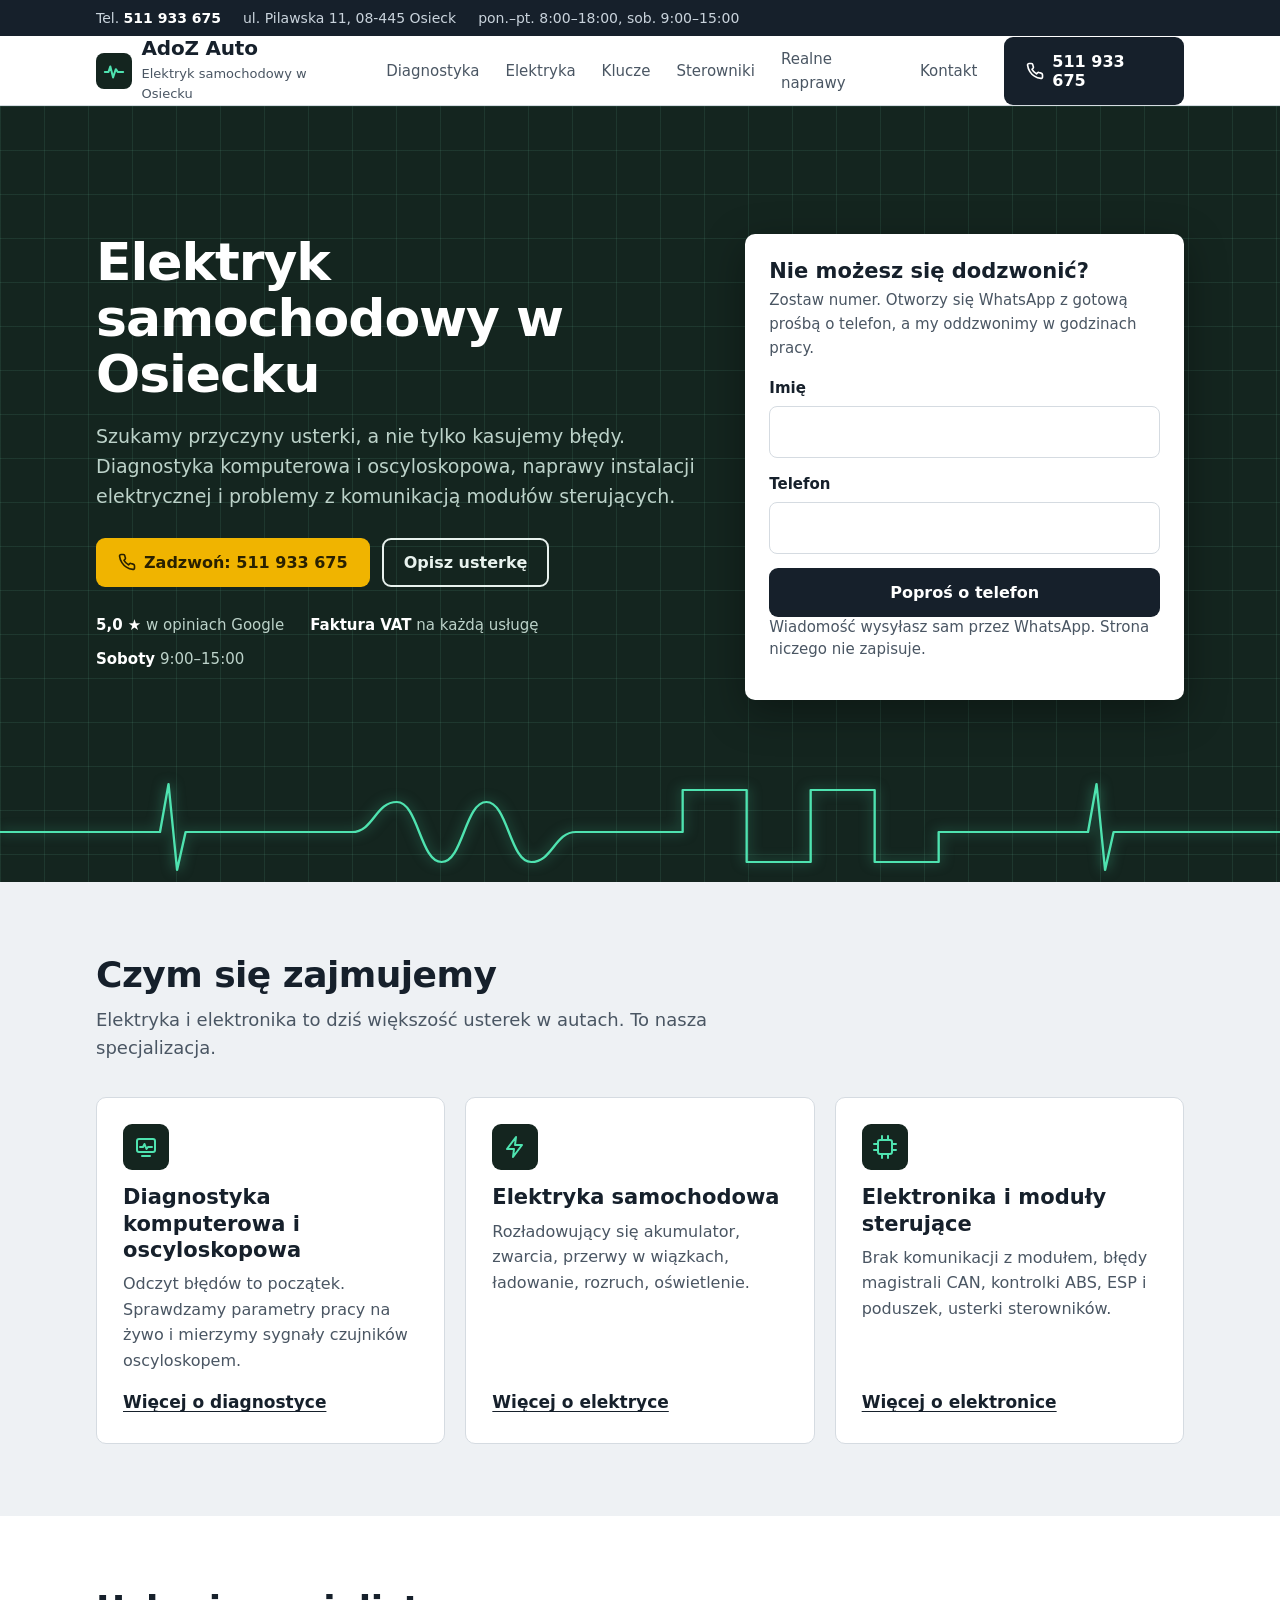
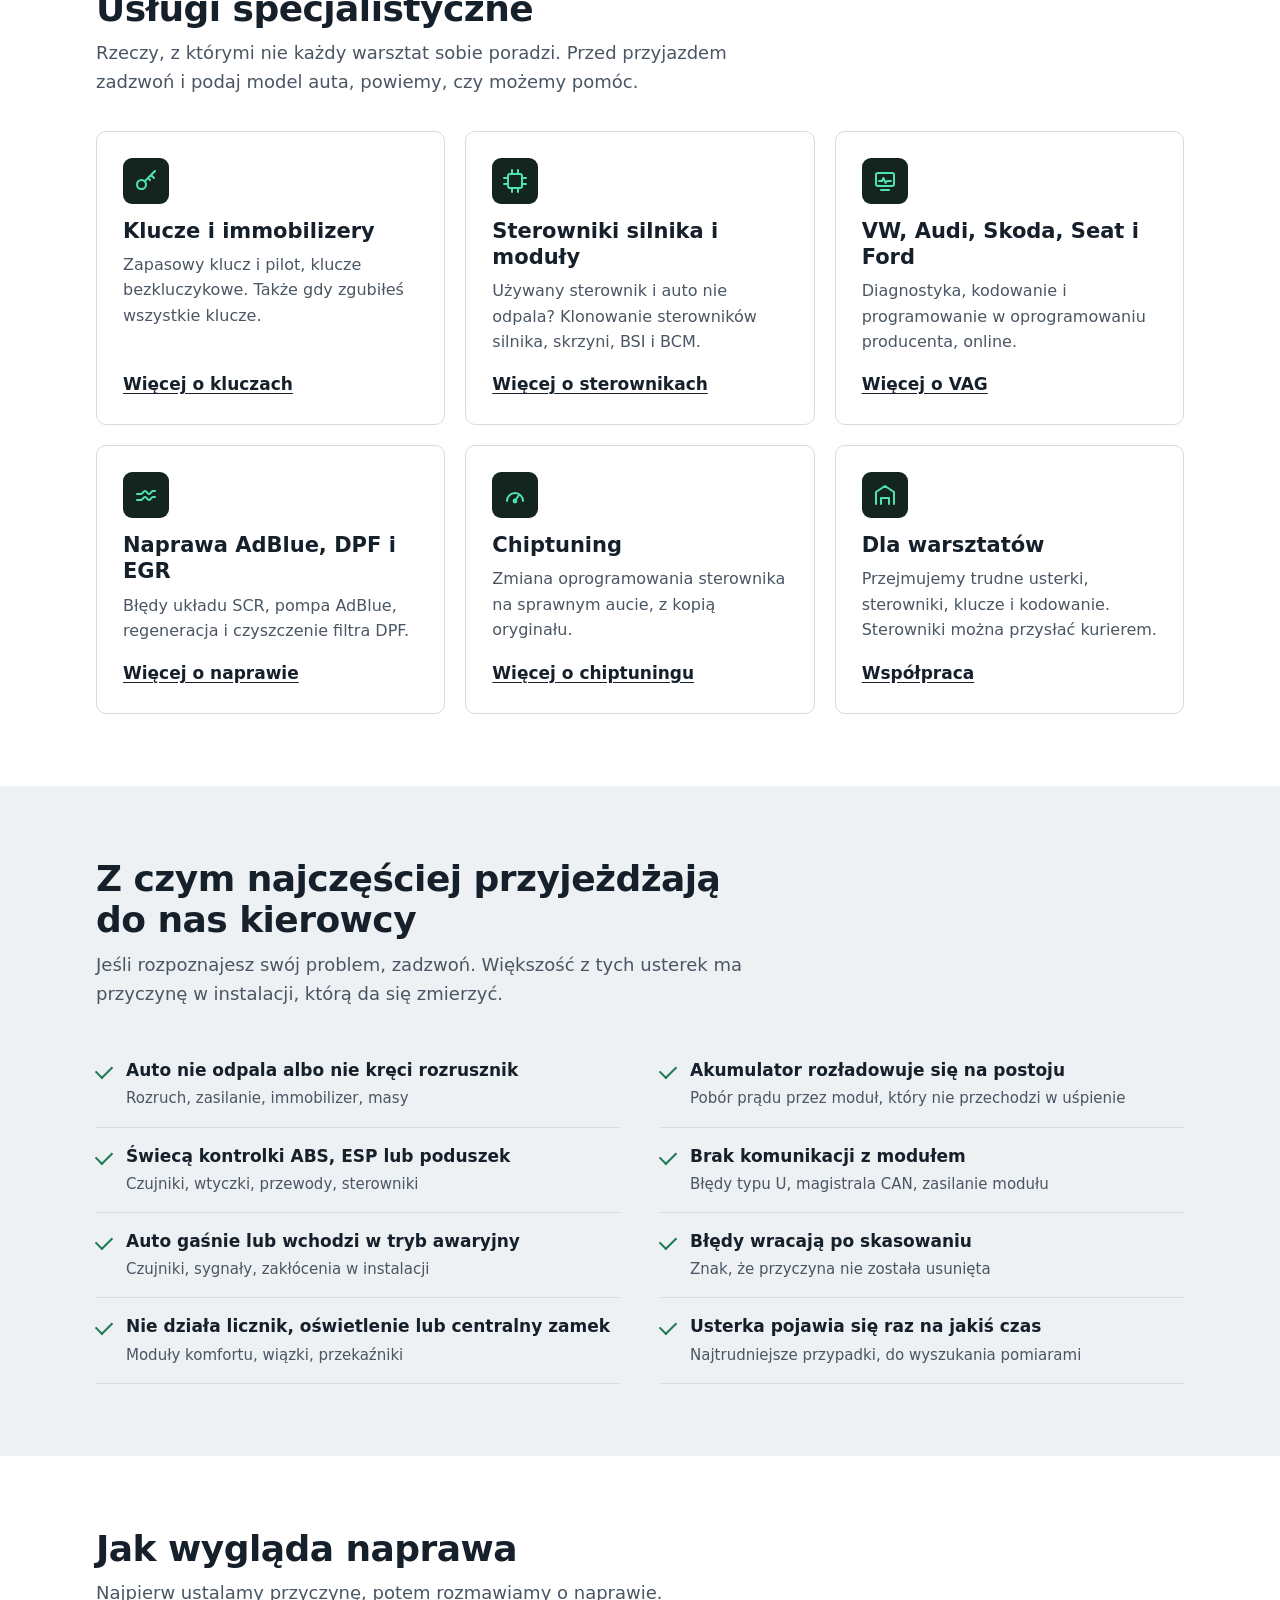
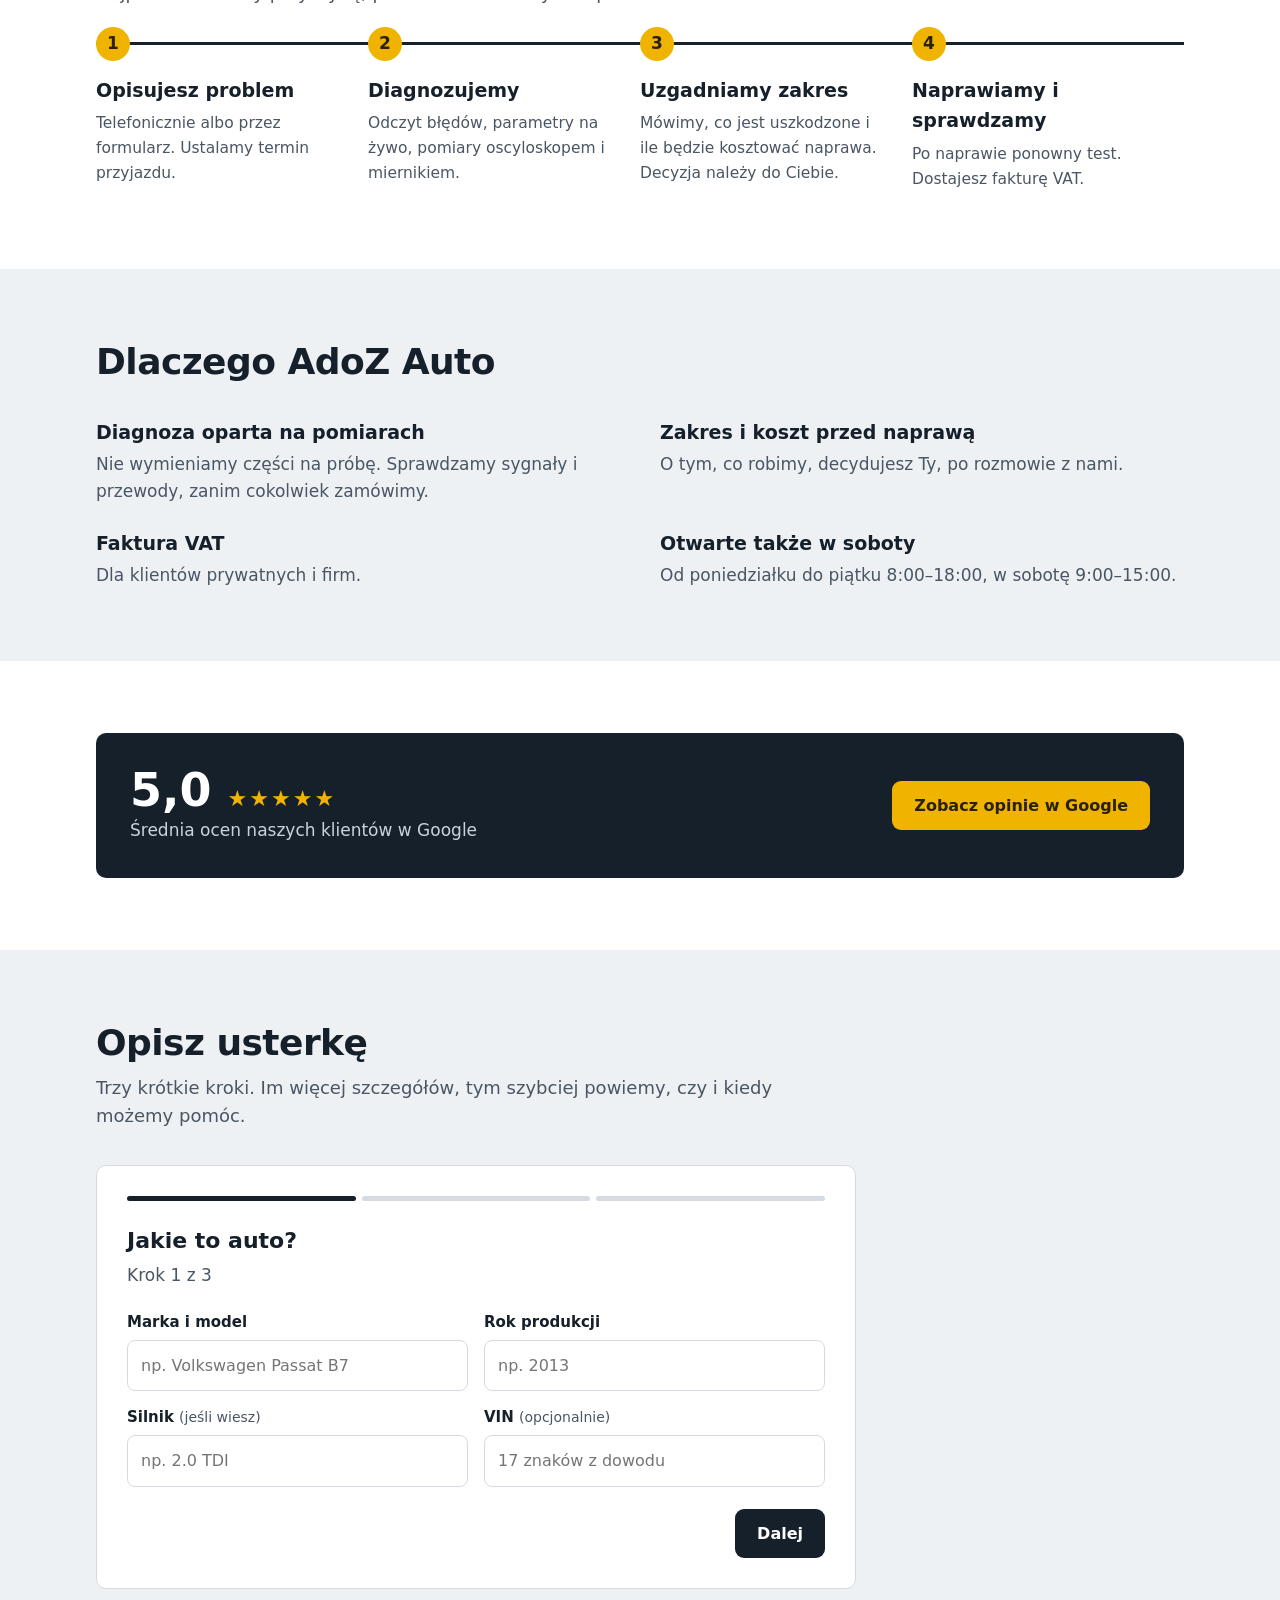
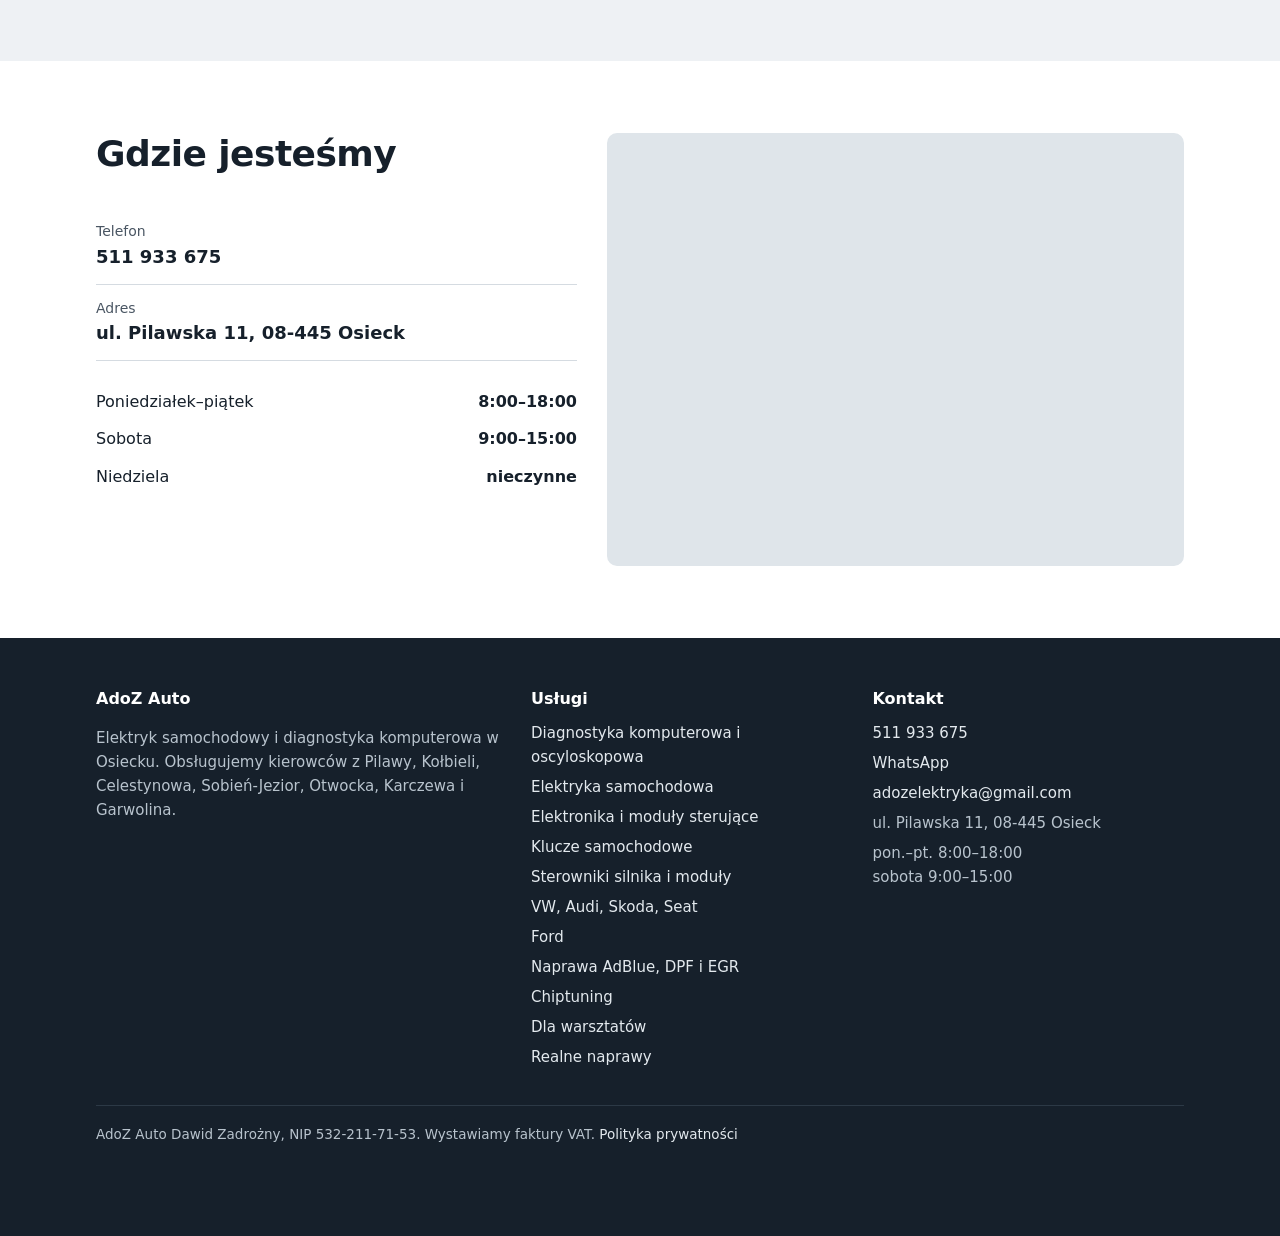
==== index.html @ 6e543621 "Mapa: pinezka z wizytówki Google zamiast adresu Co-Authored-By: Claude Opus 5.5 <noreply@anthropic.c" ====
<!doctype html>
<html lang="pl" class="no-js">
<head>
<meta charset="utf-8">
<meta name="viewport" content="width=device-width,initial-scale=1">
<title>Elektryk samochodowy Osieck — diagnostyka komputerowa | AdoZ Auto</title>
<meta name="description" content="Elektryk samochodowy w Osiecku. Diagnostyka komputerowa i oscyloskopowa, usterki instalacji elektrycznej, brak komunikacji modułów. Pilawa, Kołbiel, Otwock, Garwolin.">
<link rel="canonical" href="https://adozelektryka.pl/">
<meta property="og:type" content="website">
<meta property="og:locale" content="pl_PL">
<meta property="og:site_name" content="AdoZ Auto">
<meta property="og:title" content="Elektryk samochodowy Osieck — diagnostyka komputerowa | AdoZ Auto">
<meta property="og:description" content="Elektryk samochodowy w Osiecku. Diagnostyka komputerowa i oscyloskopowa, usterki instalacji elektrycznej, brak komunikacji modułów. Pilawa, Kołbiel, Otwock, Garwolin.">
<meta property="og:url" content="https://adozelektryka.pl/">
<meta name="theme-color" content="#14251f">
<link rel="icon" href="favicon.svg" type="image/svg+xml">
<link rel="stylesheet" href="style.css">
<script type="application/ld+json">{"@context": "https://schema.org", "@type": "AutoRepair", "name": "AdoZ Auto — Elektryk Samochodowy Osieck", "url": "https://adozelektryka.pl/", "telephone": "+48511933675", "email": "adozelektryka@gmail.com", "address": {"@type": "PostalAddress", "streetAddress": "Pilawska 11", "postalCode": "08-445", "addressLocality": "Osieck", "addressRegion": "mazowieckie", "addressCountry": "PL"}, "openingHoursSpecification": [{"@type": "OpeningHoursSpecification", "dayOfWeek": ["Monday", "Tuesday", "Wednesday", "Thursday", "Friday"], "opens": "08:00", "closes": "18:00"}, {"@type": "OpeningHoursSpecification", "dayOfWeek": "Saturday", "opens": "09:00", "closes": "15:00"}], "areaServed": ["Osieck", "Pilawa", "Kołbiel", "Celestynów", "Sobienie-Jeziory", "Otwock", "Karczew", "Garwolin", "Góra Kalwaria"], "priceRange": "$$", "vatID": "PL5322117153"}</script>
</head>
<body>
<a class="skip" href="#tresc">Przejdź do treści</a>
<div class="topbar"><div class="wrap">
<span>Tel. <a href="tel:+48511933675">511 933 675</a></span>
<span>ul. Pilawska 11, 08-445 Osieck</span>
<span>pon.–pt. 8:00–18:00, sob. 9:00–15:00</span>
</div></div>
<header class="site-header"><div class="wrap">
<a class="brand" href="./"><span class="brand-mark"><svg width="22" height="22" viewBox="0 0 24 24" fill="none" stroke="#4fe3b0" stroke-width="2.2" stroke-linecap="round" stroke-linejoin="round" aria-hidden="true"><path d="M2 13h4l2-6 3 12 3-9 2 3h6"/></svg></span><span><span class="brand-name">AdoZ Auto</span><span class="brand-sub">Elektryk samochodowy w Osiecku</span></span></a>
<button class="nav-toggle" aria-expanded="false" aria-controls="nav">Menu</button>
<nav class="nav" id="nav" aria-label="Główne menu"><a href="diagnostyka-komputerowa.html">Diagnostyka</a><a href="elektryka-samochodowa.html">Elektryka</a><a href="klucze-samochodowe.html">Klucze</a><a href="sterowniki-i-moduly.html">Sterowniki</a><a href="realne-naprawy.html">Realne naprawy</a><a href="kontakt.html">Kontakt</a></nav>
<a class="btn btn-dark header-call" href="tel:+48511933675"><svg width="18" height="18" viewBox="0 0 24 24" fill="none" stroke="currentColor" stroke-width="2.2" stroke-linecap="round" stroke-linejoin="round" aria-hidden="true"><path d="M22 16.9v3a2 2 0 0 1-2.2 2 19.8 19.8 0 0 1-8.6-3.1 19.5 19.5 0 0 1-6-6A19.8 19.8 0 0 1 2.1 4.2 2 2 0 0 1 4.1 2h3a2 2 0 0 1 2 1.7c.1.9.4 1.8.7 2.7a2 2 0 0 1-.5 2.1L8 9.8a16 16 0 0 0 6 6l1.3-1.3a2 2 0 0 1 2.1-.4c.9.3 1.8.6 2.7.7a2 2 0 0 1 1.7 2z"/></svg>511 933 675</a>
</div></header>
<main id="tresc">

<section class="hero"><div class="wrap">
<div>
<h1>Elektryk samochodowy w Osiecku</h1>
<p class="lead">Szukamy przyczyny usterki, a nie tylko kasujemy błędy. Diagnostyka komputerowa i oscyloskopowa, naprawy instalacji elektrycznej i problemy z komunikacją modułów sterujących.</p>
<div class="hero-actions">
<a class="btn btn-wire" href="tel:+48511933675"><svg width="18" height="18" viewBox="0 0 24 24" fill="none" stroke="currentColor" stroke-width="2.2" stroke-linecap="round" stroke-linejoin="round" aria-hidden="true"><path d="M22 16.9v3a2 2 0 0 1-2.2 2 19.8 19.8 0 0 1-8.6-3.1 19.5 19.5 0 0 1-6-6A19.8 19.8 0 0 1 2.1 4.2 2 2 0 0 1 4.1 2h3a2 2 0 0 1 2 1.7c.1.9.4 1.8.7 2.7a2 2 0 0 1-.5 2.1L8 9.8a16 16 0 0 0 6 6l1.3-1.3a2 2 0 0 1 2.1-.4c.9.3 1.8.6 2.7.7a2 2 0 0 1 1.7 2z"/></svg>Zadzwoń: 511 933 675</a>
<a class="btn btn-line" href="#zgloszenie">Opisz usterkę</a>
</div>
<ul class="hero-facts">
<li><strong>5,0 ★</strong> w opiniach Google</li>
<li><strong>Faktura VAT</strong> na każdą usługę</li>
<li><strong>Soboty</strong> 9:00–15:00</li>
</ul>
</div>
<form class="callback" id="cb-form" data-wa="48511933675" novalidate>
<h2>Nie możesz się dodzwonić?</h2>
<p>Zostaw numer. Otworzy się WhatsApp z gotową prośbą o telefon, a my oddzwonimy w godzinach pracy.</p>
<div class="field"><label for="cb-imie">Imię</label><input id="cb-imie" type="text" name="imie" autocomplete="given-name"></div>
<div class="field"><label for="cb-tel">Telefon</label><input id="cb-tel" type="tel" name="telefon" autocomplete="tel" inputmode="tel"></div>
<p class="form-error" role="alert"></p>
<button class="btn btn-dark" type="submit" style="width:100%">Poproś o telefon</button>
<p class="form-note">Wiadomość wysyłasz sam przez WhatsApp. Strona niczego nie zapisuje.</p>
</form>
</div><svg class="trace" viewBox="0 0 1200 120" preserveAspectRatio="none" aria-hidden="true"><path d="M0 70 H140 L150 70 L158 22 L166 108 L174 70 H330 C350 70 352 40 372 40 S394 100 414 100 S436 40 456 40 S478 100 498 100 S520 70 540 70 H640 V28 H700 V100 H760 V28 H820 V100 H880 V70 H1010 L1020 70 L1028 22 L1036 108 L1044 70 H1200"/></svg></section>

<section><div class="wrap">
<div class="section-head"><h2>Czym się zajmujemy</h2><p>Elektryka i elektronika to dziś większość usterek w autach. To nasza specjalizacja.</p></div>
<div class="services">
<a class="service" href="diagnostyka-komputerowa.html"><span class="ico"><svg width="24" height="24" viewBox="0 0 24 24" fill="none" stroke="#4fe3b0" stroke-width="2" stroke-linecap="round" stroke-linejoin="round" aria-hidden="true"><rect x="3" y="4" width="18" height="13" rx="2"/><path d="M6 12h3l1.5-3 2 5 1.5-2H18M8 21h8"/></svg></span><h3>Diagnostyka komputerowa i oscyloskopowa</h3><p>Odczyt błędów to początek. Sprawdzamy parametry pracy na żywo i mierzymy sygnały czujników oscyloskopem.</p><span class="more">Więcej o diagnostyce</span></a>
<a class="service" href="elektryka-samochodowa.html"><span class="ico"><svg width="24" height="24" viewBox="0 0 24 24" fill="none" stroke="#4fe3b0" stroke-width="2" stroke-linecap="round" stroke-linejoin="round" aria-hidden="true"><path d="M13 2 4 14h7l-1 8 9-12h-7z"/></svg></span><h3>Elektryka samochodowa</h3><p>Rozładowujący się akumulator, zwarcia, przerwy w wiązkach, ładowanie, rozruch, oświetlenie.</p><span class="more">Więcej o elektryce</span></a>
<a class="service" href="elektronika-moduly.html"><span class="ico"><svg width="24" height="24" viewBox="0 0 24 24" fill="none" stroke="#4fe3b0" stroke-width="2" stroke-linecap="round" stroke-linejoin="round" aria-hidden="true"><rect x="5" y="5" width="14" height="14" rx="2"/><path d="M9 1v4M15 1v4M9 19v4M15 19v4M1 9h4M1 15h4M19 9h4M19 15h4"/></svg></span><h3>Elektronika i moduły sterujące</h3><p>Brak komunikacji z modułem, błędy magistrali CAN, kontrolki ABS, ESP i poduszek, usterki sterowników.</p><span class="more">Więcej o elektronice</span></a>
</div>
</div></section>


<section class="alt"><div class="wrap">
<div class="section-head"><h2>Usługi specjalistyczne</h2><p>Rzeczy, z którymi nie każdy warsztat sobie poradzi. Przed przyjazdem zadzwoń i podaj model auta, powiemy, czy możemy pomóc.</p></div>
<div class="services">
<a class="service" href="klucze-samochodowe.html"><span class="ico"><svg width="24" height="24" viewBox="0 0 24 24" fill="none" stroke="#4fe3b0" stroke-width="2" stroke-linecap="round" stroke-linejoin="round" aria-hidden="true"><circle cx="7.5" cy="15.5" r="4.5"/><path d="M10.7 12.3 21 2M17 6l3 3M14 9l2 2"/></svg></span><h3>Klucze i immobilizery</h3><p>Zapasowy klucz i pilot, klucze bezkluczykowe. Także gdy zgubiłeś wszystkie klucze.</p><span class="more">Więcej o kluczach</span></a>
<a class="service" href="sterowniki-i-moduly.html"><span class="ico"><svg width="24" height="24" viewBox="0 0 24 24" fill="none" stroke="#4fe3b0" stroke-width="2" stroke-linecap="round" stroke-linejoin="round" aria-hidden="true"><rect x="5" y="5" width="14" height="14" rx="2"/><path d="M9 1v4M15 1v4M9 19v4M15 19v4M1 9h4M1 15h4M19 9h4M19 15h4"/></svg></span><h3>Sterowniki silnika i moduły</h3><p>Używany sterownik i auto nie odpala? Klonowanie sterowników silnika, skrzyni, BSI i BCM.</p><span class="more">Więcej o sterownikach</span></a>
<a class="service" href="vag-diagnostyka-i-kodowanie.html"><span class="ico"><svg width="24" height="24" viewBox="0 0 24 24" fill="none" stroke="#4fe3b0" stroke-width="2" stroke-linecap="round" stroke-linejoin="round" aria-hidden="true"><rect x="3" y="4" width="18" height="13" rx="2"/><path d="M6 12h3l1.5-3 2 5 1.5-2H18M8 21h8"/></svg></span><h3>VW, Audi, Skoda, Seat i Ford</h3><p>Diagnostyka, kodowanie i programowanie w oprogramowaniu producenta, online.</p><span class="more">Więcej o VAG</span></a>
<a class="service" href="naprawa-adblue-dpf-egr.html"><span class="ico"><svg width="24" height="24" viewBox="0 0 24 24" fill="none" stroke="#4fe3b0" stroke-width="2" stroke-linecap="round" stroke-linejoin="round" aria-hidden="true"><path d="M3 17h4c2 0 2-3 4-3s2 3 4 3 2-3 4-3h2M3 11h4c2 0 2-3 4-3s2 3 4 3 2-3 4-3h2"/></svg></span><h3>Naprawa AdBlue, DPF i EGR</h3><p>Błędy układu SCR, pompa AdBlue, regeneracja i czyszczenie filtra DPF.</p><span class="more">Więcej o naprawie</span></a>
<a class="service" href="chiptuning.html"><span class="ico"><svg width="24" height="24" viewBox="0 0 24 24" fill="none" stroke="#4fe3b0" stroke-width="2" stroke-linecap="round" stroke-linejoin="round" aria-hidden="true"><path d="M4 18a8 8 0 1 1 16 0"/><path d="M12 18l4-6"/><circle cx="12" cy="18" r="1.4"/></svg></span><h3>Chiptuning</h3><p>Zmiana oprogramowania sterownika na sprawnym aucie, z kopią oryginału.</p><span class="more">Więcej o chiptuningu</span></a>
<a class="service" href="dla-warsztatow.html"><span class="ico"><svg width="24" height="24" viewBox="0 0 24 24" fill="none" stroke="#4fe3b0" stroke-width="2" stroke-linecap="round" stroke-linejoin="round" aria-hidden="true"><path d="M3 21V9l9-6 9 6v12M8 21v-6h8v6"/></svg></span><h3>Dla warsztatów</h3><p>Przejmujemy trudne usterki, sterowniki, klucze i kodowanie. Sterowniki można przysłać kurierem.</p><span class="more">Współpraca</span></a>
</div>
</div></section>
<section><div class="wrap">
<div class="section-head"><h2>Z czym najczęściej przyjeżdżają do nas kierowcy</h2><p>Jeśli rozpoznajesz swój problem, zadzwoń. Większość z tych usterek ma przyczynę w instalacji, którą da się zmierzyć.</p></div>
<ul class="symptoms">
<li><strong>Auto nie odpala albo nie kręci rozrusznik</strong><span>Rozruch, zasilanie, immobilizer, masy</span></li>
<li><strong>Akumulator rozładowuje się na postoju</strong><span>Pobór prądu przez moduł, który nie przechodzi w uśpienie</span></li>
<li><strong>Świecą kontrolki ABS, ESP lub poduszek</strong><span>Czujniki, wtyczki, przewody, sterowniki</span></li>
<li><strong>Brak komunikacji z modułem</strong><span>Błędy typu U, magistrala CAN, zasilanie modułu</span></li>
<li><strong>Auto gaśnie lub wchodzi w tryb awaryjny</strong><span>Czujniki, sygnały, zakłócenia w instalacji</span></li>
<li><strong>Błędy wracają po skasowaniu</strong><span>Znak, że przyczyna nie została usunięta</span></li>
<li><strong>Nie działa licznik, oświetlenie lub centralny zamek</strong><span>Moduły komfortu, wiązki, przekaźniki</span></li>
<li><strong>Usterka pojawia się raz na jakiś czas</strong><span>Najtrudniejsze przypadki, do wyszukania pomiarami</span></li>
</ul>
</div></section>

<section class="alt"><div class="wrap">
<div class="section-head"><h2>Jak wygląda naprawa</h2><p>Najpierw ustalamy przyczynę, potem rozmawiamy o naprawie.</p></div>
<ol class="steps">
<li><h3>Opisujesz problem</h3><p>Telefonicznie albo przez formularz. Ustalamy termin przyjazdu.</p></li>
<li><h3>Diagnozujemy</h3><p>Odczyt błędów, parametry na żywo, pomiary oscyloskopem i miernikiem.</p></li>
<li><h3>Uzgadniamy zakres</h3><p>Mówimy, co jest uszkodzone i ile będzie kosztować naprawa. Decyzja należy do Ciebie.</p></li>
<li><h3>Naprawiamy i sprawdzamy</h3><p>Po naprawie ponowny test. Dostajesz fakturę VAT.</p></li>
</ol>
</div></section>

<section><div class="wrap">
<div class="section-head"><h2>Dlaczego AdoZ Auto</h2></div>
<div class="reasons">
<div><h3>Diagnoza oparta na pomiarach</h3><p>Nie wymieniamy części na próbę. Sprawdzamy sygnały i przewody, zanim cokolwiek zamówimy.</p></div>
<div><h3>Zakres i koszt przed naprawą</h3><p>O tym, co robimy, decydujesz Ty, po rozmowie z nami.</p></div>
<div><h3>Faktura VAT</h3><p>Dla klientów prywatnych i firm.</p></div>
<div><h3>Otwarte także w soboty</h3><p>Od poniedziałku do piątku 8:00–18:00, w sobotę 9:00–15:00.</p></div>
</div>
</div></section>

<section class="alt"><div class="wrap">
<div class="reviews">
<div><div class="score">5,0 <span class="stars" aria-label="5 na 5 gwiazdek">★★★★★</span></div><p>Średnia ocen naszych klientów w Google</p></div>
<div class="btns"><a class="btn btn-wire" href="https://www.google.com/search?q=AdoZ+Auto+Elektryk+Samochodowy+Osieck" rel="noopener" target="_blank">Zobacz opinie w Google</a></div>
</div>
</div></section>

<section id="zgloszenie"><div class="wrap">
<div class="section-head"><h2>Opisz usterkę</h2><p>Trzy krótkie kroki. Im więcej szczegółów, tym szybciej powiemy, czy i kiedy możemy pomóc.</p></div>
<form class="ticket" id="ticket-form" data-wa="48511933675" novalidate>
<div class="progress" aria-hidden="true"><span></span><span></span><span></span></div>

<fieldset class="fs">
<legend class="step-title">Jakie to auto?</legend>
<p class="step-sub">Krok 1 z 3</p>
<div class="grid2">
<div class="field"><label for="t-marka">Marka i model</label><input id="t-marka" type="text" name="marka" placeholder="np. Volkswagen Passat B7"></div>
<div class="field"><label for="t-rok">Rok produkcji</label><input id="t-rok" type="text" name="rok" inputmode="numeric" placeholder="np. 2013"></div>
<div class="field"><label for="t-silnik">Silnik <span class="hint">(jeśli wiesz)</span></label><input id="t-silnik" type="text" name="silnik" placeholder="np. 2.0 TDI"></div>
<div class="field"><label for="t-vin">VIN <span class="hint">(opcjonalnie)</span></label><input id="t-vin" type="text" name="vin" maxlength="17" placeholder="17 znaków z dowodu"></div>
</div>
</fieldset>

<fieldset class="fs" hidden>
<legend class="step-title">Co się dzieje z autem?</legend>
<p class="step-sub">Krok 2 z 3. Zaznacz wszystko, co pasuje.</p>
<div class="chips"><label class="chip"><input type="checkbox" name="objawy[]" value="Nie odpala"><span>Nie odpala</span></label><label class="chip"><input type="checkbox" name="objawy[]" value="Nie kręci rozrusznik"><span>Nie kręci rozrusznik</span></label><label class="chip"><input type="checkbox" name="objawy[]" value="Rozładowuje akumulator"><span>Rozładowuje akumulator</span></label><label class="chip"><input type="checkbox" name="objawy[]" value="Świeci kontrolka"><span>Świeci kontrolka</span></label><label class="chip"><input type="checkbox" name="objawy[]" value="Brak komunikacji z modułem"><span>Brak komunikacji z modułem</span></label><label class="chip"><input type="checkbox" name="objawy[]" value="Gaśnie w trakcie jazdy"><span>Gaśnie w trakcie jazdy</span></label><label class="chip"><input type="checkbox" name="objawy[]" value="Tryb awaryjny"><span>Tryb awaryjny</span></label><label class="chip"><input type="checkbox" name="objawy[]" value="Nie działa oświetlenie"><span>Nie działa oświetlenie</span></label><label class="chip"><input type="checkbox" name="objawy[]" value="Nie działa licznik"><span>Nie działa licznik</span></label><label class="chip"><input type="checkbox" name="objawy[]" value="Nie działa centralny zamek"><span>Nie działa centralny zamek</span></label><label class="chip"><input type="checkbox" name="objawy[]" value="Błędy wracają po skasowaniu"><span>Błędy wracają po skasowaniu</span></label><label class="chip"><input type="checkbox" name="objawy[]" value="Błąd AdBlue lub DPF"><span>Błąd AdBlue lub DPF</span></label><label class="chip"><input type="checkbox" name="objawy[]" value="Potrzebny klucz"><span>Potrzebny klucz</span></label><label class="chip"><input type="checkbox" name="objawy[]" value="Wymiana sterownika"><span>Wymiana sterownika</span></label></div>
<p class="legend">Kiedy występuje?</p>
<div class="chips"><label class="chip"><input type="radio" name="kiedy" value="Cały czas"><span>Cały czas</span></label><label class="chip"><input type="radio" name="kiedy" value="Na zimno"><span>Na zimno</span></label><label class="chip"><input type="radio" name="kiedy" value="Na ciepło"><span>Na ciepło</span></label><label class="chip"><input type="radio" name="kiedy" value="Po deszczu"><span>Po deszczu</span></label><label class="chip"><input type="radio" name="kiedy" value="Raz na jakiś czas"><span>Raz na jakiś czas</span></label></div>
<p class="legend">Czy auto jeździ?</p>
<div class="chips"><label class="chip"><input type="radio" name="jezdzi" value="Tak, dojadę"><span>Tak, dojadę</span></label><label class="chip"><input type="radio" name="jezdzi" value="Nie, trzeba holować"><span>Nie, trzeba holować</span></label></div>
<div class="field"><label for="t-opis">Opisz problem własnymi słowami</label><textarea id="t-opis" name="opis" placeholder="Co się dzieje, od kiedy, co już było robione i gdzie"></textarea></div>
</fieldset>

<fieldset class="fs" hidden>
<legend class="step-title">Jak się z Tobą skontaktować?</legend>
<p class="step-sub">Krok 3 z 3. Na końcu otworzy się WhatsApp z gotową wiadomością. Wystarczy ją wysłać.</p>
<div class="grid2">
<div class="field"><label for="t-imie">Imię</label><input id="t-imie" type="text" name="imie" autocomplete="given-name"></div>
<div class="field"><label for="t-tel">Telefon <span class="hint">(jeśli inny niż w WhatsAppie)</span></label><input id="t-tel" type="tel" name="telefon" autocomplete="tel" inputmode="tel"></div>
</div>
<p class="legend">Kiedy najlepiej dzwonić?</p>
<div class="chips"><label class="chip"><input type="radio" name="pora" value="Rano"><span>Rano</span></label><label class="chip"><input type="radio" name="pora" value="W południe"><span>W południe</span></label><label class="chip"><input type="radio" name="pora" value="Po południu"><span>Po południu</span></label><label class="chip"><input type="radio" name="pora" value="Obojętnie"><span>Obojętnie</span></label></div>
<p class="form-note">Wiadomość wysyłasz sam przez WhatsApp. Strona niczego nie zapisuje. <a href="polityka-prywatnosci.html">Polityka prywatności</a></p>
</fieldset>

<p class="form-error" role="alert"></p>
<div class="step-nav">
<button class="btn btn-line" type="button" data-back>Wstecz</button>
<button class="btn btn-dark" type="button" data-next>Dalej</button>
<button class="btn btn-wire" type="submit" data-send hidden>Wyślij przez WhatsApp</button>
</div>
</form>
</div></section>

<section class="alt"><div class="wrap contact-grid">
<div>
<div class="section-head"><h2>Gdzie jesteśmy</h2></div>
<ul class="contact-list">
<li><span class="k">Telefon</span><a href="tel:+48511933675">511 933 675</a></li>
<li><span class="k">Adres</span><a href="https://www.google.com/maps/search/?api=1&query=AdoZ+Auto+Elektryk+Samochodowy+Osieck" target="_blank" rel="noopener">ul. Pilawska 11, 08-445 Osieck</a></li>
</ul>
<table class="hours"><caption class="hp">Godziny otwarcia</caption>
<tr><td>Poniedziałek–piątek</td><td>8:00–18:00</td></tr>
<tr><td>Sobota</td><td>9:00–15:00</td></tr>
<tr><td>Niedziela</td><td>nieczynne</td></tr></table>
</div>
<iframe class="map" title="Mapa dojazdu do AdoZ Auto" loading="lazy" referrerpolicy="no-referrer-when-downgrade" src="https://www.google.com/maps?q=AdoZ+Auto+Elektryk+Samochodowy+Osieck&output=embed"></iframe>
</div></section>
</main>
<footer class="site-footer"><div class="wrap">
<div class="cols">
<div>
<h2>AdoZ Auto</h2>
<p>Elektryk samochodowy i diagnostyka komputerowa w Osiecku. Obsługujemy kierowców z Pilawy, Kołbieli, Celestynowa, Sobień-Jezior, Otwocka, Karczewa i Garwolina.</p>
</div>
<div>
<h2>Usługi</h2>
<ul>
<li><a href="diagnostyka-komputerowa.html">Diagnostyka komputerowa i oscyloskopowa</a></li>
<li><a href="elektryka-samochodowa.html">Elektryka samochodowa</a></li>
<li><a href="elektronika-moduly.html">Elektronika i moduły sterujące</a></li>
<li><a href="klucze-samochodowe.html">Klucze samochodowe</a></li>
<li><a href="sterowniki-i-moduly.html">Sterowniki silnika i moduły</a></li>
<li><a href="vag-diagnostyka-i-kodowanie.html">VW, Audi, Skoda, Seat</a></li>
<li><a href="ford-diagnostyka-i-programowanie.html">Ford</a></li>
<li><a href="naprawa-adblue-dpf-egr.html">Naprawa AdBlue, DPF i EGR</a></li>
<li><a href="chiptuning.html">Chiptuning</a></li>
<li><a href="dla-warsztatow.html">Dla warsztatów</a></li>
<li><a href="realne-naprawy.html">Realne naprawy</a></li>
</ul>
</div>
<div>
<h2>Kontakt</h2>
<ul>
<li><a href="tel:+48511933675">511 933 675</a></li>
<li><a href="https://wa.me/48511933675">WhatsApp</a></li>
<li><a href="mailto:adozelektryka@gmail.com">adozelektryka@gmail.com</a></li>
<li>ul. Pilawska 11, 08-445 Osieck</li>
<li>pon.–pt. 8:00–18:00<br>sobota 9:00–15:00</li>
</ul>
</div>
</div>
<div class="legal">AdoZ Auto Dawid Zadrożny, NIP 532-211-71-53. Wystawiamy faktury VAT. <a href="polityka-prywatnosci.html">Polityka prywatności</a></div>
</div></footer>
<div class="callbar"><a class="btn btn-wire" href="tel:+48511933675"><svg width="18" height="18" viewBox="0 0 24 24" fill="none" stroke="currentColor" stroke-width="2.2" stroke-linecap="round" stroke-linejoin="round" aria-hidden="true"><path d="M22 16.9v3a2 2 0 0 1-2.2 2 19.8 19.8 0 0 1-8.6-3.1 19.5 19.5 0 0 1-6-6A19.8 19.8 0 0 1 2.1 4.2 2 2 0 0 1 4.1 2h3a2 2 0 0 1 2 1.7c.1.9.4 1.8.7 2.7a2 2 0 0 1-.5 2.1L8 9.8a16 16 0 0 0 6 6l1.3-1.3a2 2 0 0 1 2.1-.4c.9.3 1.8.6 2.7.7a2 2 0 0 1 1.7 2z"/></svg>Zadzwoń</a><a class="btn btn-dark" href="kontakt.html#zgloszenie">Zgłoś usterkę</a></div>
<script src="main.js"></script>
</body>
</html>
---- style.css ----
/* AdoZ Auto — elektryk samochodowy Osieck */
:root{
  --ink:#16202b;
  --ink-soft:#4a5663;
  --paper:#eef1f4;
  --card:#ffffff;
  --line:#d5dbe1;
  --scope:#14251f;
  --scope-grid:rgba(120,220,180,.10);
  --trace:#4fe3b0;
  --wire:#f0b400;
  --wire-ink:#2a2100;
  --ok:#1d7a52;
  --err:#b42318;
  --radius:10px;
  --max:1120px;
  --font:system-ui,-apple-system,"Segoe UI",Roboto,"Helvetica Neue",Arial,sans-serif;
}
*{box-sizing:border-box}
[hidden]{display:none!important}
html{scroll-behavior:smooth}
@media (prefers-reduced-motion:reduce){html{scroll-behavior:auto}*{animation:none!important;transition:none!important}}
body{margin:0;font-family:var(--font);color:var(--ink);background:var(--paper);font-size:17px;line-height:1.6;-webkit-font-smoothing:antialiased}
img{max-width:100%;height:auto;display:block}
a{color:inherit}
:focus-visible{outline:3px solid var(--wire);outline-offset:2px;border-radius:4px}
.wrap{max-width:var(--max);margin:0 auto;padding:0 16px}
.skip{position:absolute;left:-9999px}.skip:focus{left:16px;top:8px;background:#fff;padding:8px 12px;z-index:100}

/* top bar */
.topbar{background:var(--ink);color:#c9d3dc;font-size:14px}
.topbar .wrap{display:flex;flex-wrap:wrap;gap:4px 22px;padding-top:7px;padding-bottom:7px}
.topbar a{color:#fff;text-decoration:none;font-weight:600}

/* header */
.site-header{background:var(--card);border-bottom:1px solid var(--line);position:sticky;top:0;z-index:50}
.site-header .wrap{display:flex;align-items:center;justify-content:space-between;gap:16px;min-height:64px}
.brand{display:flex;align-items:center;gap:10px;text-decoration:none}
.brand-mark{width:36px;height:36px;border-radius:8px;background:var(--scope);display:grid;place-items:center}
.brand-name{font-weight:800;font-size:20px;letter-spacing:-.01em;line-height:1.1}
.brand-sub{display:block;font-size:13px;font-weight:500;color:var(--ink-soft)}
.nav{display:flex;gap:4px;align-items:center}
.nav a{text-decoration:none;padding:8px 11px;border-radius:8px;font-size:15px;font-weight:500;color:var(--ink-soft)}
.nav a:hover,.nav a[aria-current=page]{color:var(--ink);background:var(--paper)}
.nav-toggle{display:none;background:none;border:1px solid var(--line);border-radius:8px;padding:8px 12px;font:inherit;font-size:15px;cursor:pointer}
@media (max-width:900px){
  .nav-toggle{display:block}
  .nav{display:none;position:absolute;top:100%;left:0;right:0;background:var(--card);flex-direction:column;align-items:stretch;padding:8px 16px 16px;border-bottom:1px solid var(--line)}
  .nav.open{display:flex}
  .nav a{padding:12px}
}

/* buttons */
.btn{display:inline-flex;align-items:center;justify-content:center;gap:8px;padding:13px 20px;border-radius:9px;font:inherit;font-weight:700;font-size:16px;text-decoration:none;border:2px solid transparent;cursor:pointer;line-height:1.2}
.btn-wire{background:var(--wire);color:var(--wire-ink)}
.btn-wire:hover{background:#ffc61a}
.btn-line{border-color:currentColor;color:inherit;background:transparent}
.btn-line:hover{background:rgba(255,255,255,.08)}
.btn-dark{background:var(--ink);color:#fff}
.btn-dark:hover{background:#26323f}
.btn svg{flex:none}

/* hero — the scope screen */
.hero{background:var(--scope);color:#e8f2ee;position:relative;overflow:hidden}
.hero::before{content:"";position:absolute;inset:0;background-image:linear-gradient(var(--scope-grid) 1px,transparent 1px),linear-gradient(90deg,var(--scope-grid) 1px,transparent 1px);background-size:44px 44px;pointer-events:none}
.hero .wrap{position:relative;display:grid;grid-template-columns:1.25fr .9fr;gap:40px;padding-top:56px;padding-bottom:110px}
.hero h1{font-size:clamp(32px,5vw,52px);line-height:1.08;letter-spacing:-.02em;margin:0 0 18px;color:#fff;max-width:16ch}
.hero .lead{font-size:19px;color:#bcd2c9;max-width:56ch;margin:0 0 26px}
.hero-actions{display:flex;flex-wrap:wrap;gap:12px;margin-bottom:26px}
.hero-facts{list-style:none;margin:0;padding:0;display:flex;flex-wrap:wrap;gap:10px 26px;font-size:15px;color:#bcd2c9}
.hero-facts strong{color:#fff}
.trace{position:absolute;left:0;right:0;bottom:0;height:120px;width:100%}
.trace path{fill:none;stroke:var(--trace);stroke-width:2.2;stroke-linejoin:round;filter:drop-shadow(0 0 6px rgba(79,227,176,.55))}
@media (prefers-reduced-motion:no-preference){
  .trace path{stroke-dasharray:2600;stroke-dashoffset:2600;animation:draw 2.4s ease-out .2s forwards}
  @keyframes draw{to{stroke-dashoffset:0}}
}
@media (max-width:900px){.hero .wrap{grid-template-columns:1fr;padding-top:36px;gap:28px}}

/* callback card */
.callback{background:var(--card);color:var(--ink);border-radius:var(--radius);padding:24px;align-self:start;box-shadow:0 12px 40px rgba(0,0,0,.35)}
.callback h2{font-size:21px;margin:0 0 4px;line-height:1.25}
.callback p{margin:0 0 16px;color:var(--ink-soft);font-size:15px}

/* forms */
label{display:block;font-weight:600;font-size:15px;margin:0 0 6px}
.field{margin-bottom:14px}
input[type=text],input[type=tel],input[type=email],select,textarea{width:100%;font:inherit;font-size:16px;padding:12px 13px;border:1.5px solid var(--line);border-radius:8px;background:#fff;color:var(--ink)}
input:focus,select:focus,textarea:focus{outline:none;border-color:var(--ink)}
textarea{min-height:110px;resize:vertical}
.hint{font-weight:400;color:var(--ink-soft);font-size:14px}
.consent{display:flex;gap:10px;align-items:flex-start;font-size:13.5px;line-height:1.45;color:var(--ink-soft);font-weight:400;margin:6px 0 16px}
.consent input{margin-top:3px;width:18px;height:18px;flex:none}
.hp{position:absolute;left:-10000px;width:1px;height:1px;overflow:hidden}
.form-error{color:var(--err);font-size:14px;margin:-6px 0 12px;display:none}
.form-error.show{display:block}

/* sections */
section{padding:72px 0}
.section-head{max-width:680px;margin-bottom:34px}
.section-head h2{font-size:clamp(26px,3.4vw,36px);line-height:1.15;letter-spacing:-.015em;margin:0 0 10px}
.section-head p{margin:0;color:var(--ink-soft);font-size:18px}
.alt{background:var(--card)}

/* services */
.services{display:grid;grid-template-columns:repeat(3,1fr);gap:20px}
.service{background:var(--card);border:1px solid var(--line);border-radius:var(--radius);padding:26px;display:flex;flex-direction:column;text-decoration:none}
.service:hover{border-color:var(--ink)}
.service h3{font-size:21px;margin:14px 0 8px;line-height:1.25}
.service p{margin:0 0 16px;color:var(--ink-soft);font-size:16px}
.service .more{margin-top:auto;font-weight:700;text-decoration:underline;text-underline-offset:3px}
.ico{width:46px;height:46px;border-radius:9px;background:var(--scope);display:grid;place-items:center}
@media (max-width:900px){.services{grid-template-columns:1fr}}

/* symptoms */
.symptoms{display:grid;grid-template-columns:repeat(2,1fr);gap:0 40px;list-style:none;margin:0;padding:0}
.symptoms li{padding:15px 0 15px 30px;border-bottom:1px solid var(--line);position:relative}
.symptoms li::before{content:"";position:absolute;left:0;top:23px;width:14px;height:8px;border-left:2px solid var(--ok);border-bottom:2px solid var(--ok);transform:rotate(-45deg)}
.symptoms strong{display:block}
.symptoms span{color:var(--ink-soft);font-size:15px}
@media (max-width:760px){.symptoms{grid-template-columns:1fr}}

/* process — a real sequence */
.steps{counter-reset:s;display:grid;grid-template-columns:repeat(4,1fr);gap:0;list-style:none;margin:0;padding:0;border-top:3px solid var(--ink)}
.steps li{counter-increment:s;padding:22px 22px 6px 0}
.steps li::before{content:counter(s);display:grid;place-items:center;width:34px;height:34px;border-radius:50%;background:var(--wire);color:var(--wire-ink);font-weight:800;margin:-40px 0 14px}
.steps h3{margin:0 0 6px;font-size:19px}
.steps p{margin:0;color:var(--ink-soft);font-size:15.5px}
@media (max-width:900px){.steps{grid-template-columns:1fr 1fr;row-gap:30px}}
@media (max-width:560px){.steps{grid-template-columns:1fr}}

/* reasons */
.reasons{display:grid;grid-template-columns:repeat(2,1fr);gap:22px 40px}
.reasons h3{margin:0 0 4px;font-size:19px}
.reasons p{margin:0;color:var(--ink-soft)}
@media (max-width:760px){.reasons{grid-template-columns:1fr}}

/* reviews band */
.reviews{background:var(--ink);color:#fff;border-radius:var(--radius);padding:34px;display:flex;flex-wrap:wrap;align-items:center;justify-content:space-between;gap:20px}
.reviews .score{font-size:46px;font-weight:800;line-height:1}
.stars{color:var(--wire);font-size:22px;letter-spacing:2px}
.reviews p{margin:4px 0 0;color:#c9d3dc}
.reviews .btns{display:flex;flex-wrap:wrap;gap:10px}

/* multistep form */
.ticket{background:var(--card);border:1px solid var(--line);border-radius:var(--radius);padding:30px;max-width:760px}
.progress{display:flex;gap:6px;margin-bottom:22px}
.progress span{flex:1;height:5px;border-radius:3px;background:var(--line)}
.progress span.on{background:var(--ink)}
.step-title{font-size:22px;margin:0 0 4px}
.step-sub{margin:0 0 20px;color:var(--ink-soft)}
.fs{border:0;padding:0;margin:0;min-width:0}
.fs[hidden]{display:none}
.grid2{display:grid;grid-template-columns:1fr 1fr;gap:0 16px}
@media (max-width:560px){.grid2{grid-template-columns:1fr}}
.chips{display:flex;flex-wrap:wrap;gap:8px;margin-bottom:16px}
.chip{position:relative}
.chip input{position:absolute;opacity:0}
.chip span{display:inline-block;padding:9px 14px;border:1.5px solid var(--line);border-radius:999px;font-size:15px;cursor:pointer;background:#fff;font-weight:500}
.chip input:checked+span{background:var(--ink);border-color:var(--ink);color:#fff}
.chip input:focus-visible+span{outline:3px solid var(--wire);outline-offset:2px}
.legend{font-weight:600;font-size:15px;margin:0 0 8px}
.step-nav{display:flex;justify-content:space-between;gap:12px;margin-top:8px}
.no-js .fs[hidden]{display:block!important}
.no-js .step-nav,.no-js .progress{display:none}

/* contact */
.contact-grid{display:grid;grid-template-columns:1fr 1.2fr;gap:30px;align-items:start}
@media (max-width:900px){.contact-grid{grid-template-columns:1fr}}
.contact-list{list-style:none;margin:0 0 22px;padding:0}
.contact-list li{padding:12px 0;border-bottom:1px solid var(--line)}
.contact-list .k{display:block;font-size:14px;color:var(--ink-soft)}
.contact-list a{font-weight:700;font-size:18px;text-decoration:none}
.hours{width:100%;border-collapse:collapse;font-size:16px}
.hours td{padding:6px 0}.hours td:last-child{text-align:right;font-weight:600}
.map{width:100%;aspect-ratio:4/3;border:0;border-radius:var(--radius);background:#dfe5ea}

/* subpages */
.page-hero{background:var(--scope);color:#e8f2ee;position:relative;overflow:hidden}
.page-hero::before{content:"";position:absolute;inset:0;background-image:linear-gradient(var(--scope-grid) 1px,transparent 1px),linear-gradient(90deg,var(--scope-grid) 1px,transparent 1px);background-size:44px 44px}
.page-hero .wrap{position:relative;padding-top:44px;padding-bottom:48px}
.crumbs{font-size:14px;color:#9fbdb2;margin-bottom:10px}
.crumbs a{color:#cfe6dd}
.page-hero h1{font-size:clamp(30px,4.4vw,46px);line-height:1.1;letter-spacing:-.02em;margin:0 0 14px;color:#fff;max-width:20ch}
.page-hero p{font-size:19px;color:#bcd2c9;max-width:60ch;margin:0 0 22px}
.prose{max-width:720px}
.prose h2{font-size:28px;line-height:1.2;margin:46px 0 12px;letter-spacing:-.01em}
.prose h2:first-child{margin-top:0}
.prose h3{font-size:20px;margin:26px 0 6px}
.prose ul{padding-left:20px}.prose li{margin:6px 0}
.layout{display:grid;grid-template-columns:1fr 320px;gap:44px;align-items:start}
.aside{position:sticky;top:90px;background:var(--card);border:1px solid var(--line);border-radius:var(--radius);padding:22px}
.aside h2{font-size:19px;margin:0 0 6px}
.aside p{margin:0 0 14px;color:var(--ink-soft);font-size:15px}
.aside .btn{width:100%;margin-bottom:10px}
@media (max-width:900px){.layout{grid-template-columns:1fr}.aside{position:static}}
details{border-bottom:1px solid var(--line);padding:14px 0}
summary{font-weight:700;cursor:pointer;font-size:17px}
details p{margin:10px 0 0;color:var(--ink-soft)}
.empty{background:var(--card);border:1.5px dashed var(--line);border-radius:var(--radius);padding:34px;max-width:720px}
.empty h2{margin:0 0 8px;font-size:22px}
.empty p{margin:0 0 18px;color:var(--ink-soft)}

/* footer */
.site-footer{background:var(--ink);color:#b8c3cd;font-size:15px;padding:48px 0 90px}
.site-footer .cols{display:grid;grid-template-columns:1.3fr 1fr 1fr;gap:30px}
.site-footer h2{color:#fff;font-size:16px;margin:0 0 10px}
.site-footer ul{list-style:none;padding:0;margin:0}
.site-footer li{margin:6px 0}
.site-footer a{color:#e3e9ee;text-decoration:none}
.site-footer a:hover{text-decoration:underline}
.legal{border-top:1px solid #2c3946;margin-top:30px;padding-top:18px;font-size:13.5px}
@media (max-width:760px){.site-footer .cols{grid-template-columns:1fr}}

@media (max-width:900px){.site-header .header-call{display:none}}
legend.step-title{font-weight:800;padding:0}

/* sticky mobile call bar */
.callbar{display:none}
@media (max-width:760px){
  .callbar{display:grid;grid-template-columns:1fr 1fr;gap:8px;position:fixed;left:0;right:0;bottom:0;padding:10px 12px calc(10px + env(safe-area-inset-bottom));background:var(--card);border-top:1px solid var(--line);z-index:60}
  .callbar .btn{padding:12px 10px;font-size:15px}
}
.form-note{font-size:13.5px;line-height:1.45;color:var(--ink-soft);margin:12px 0 0}
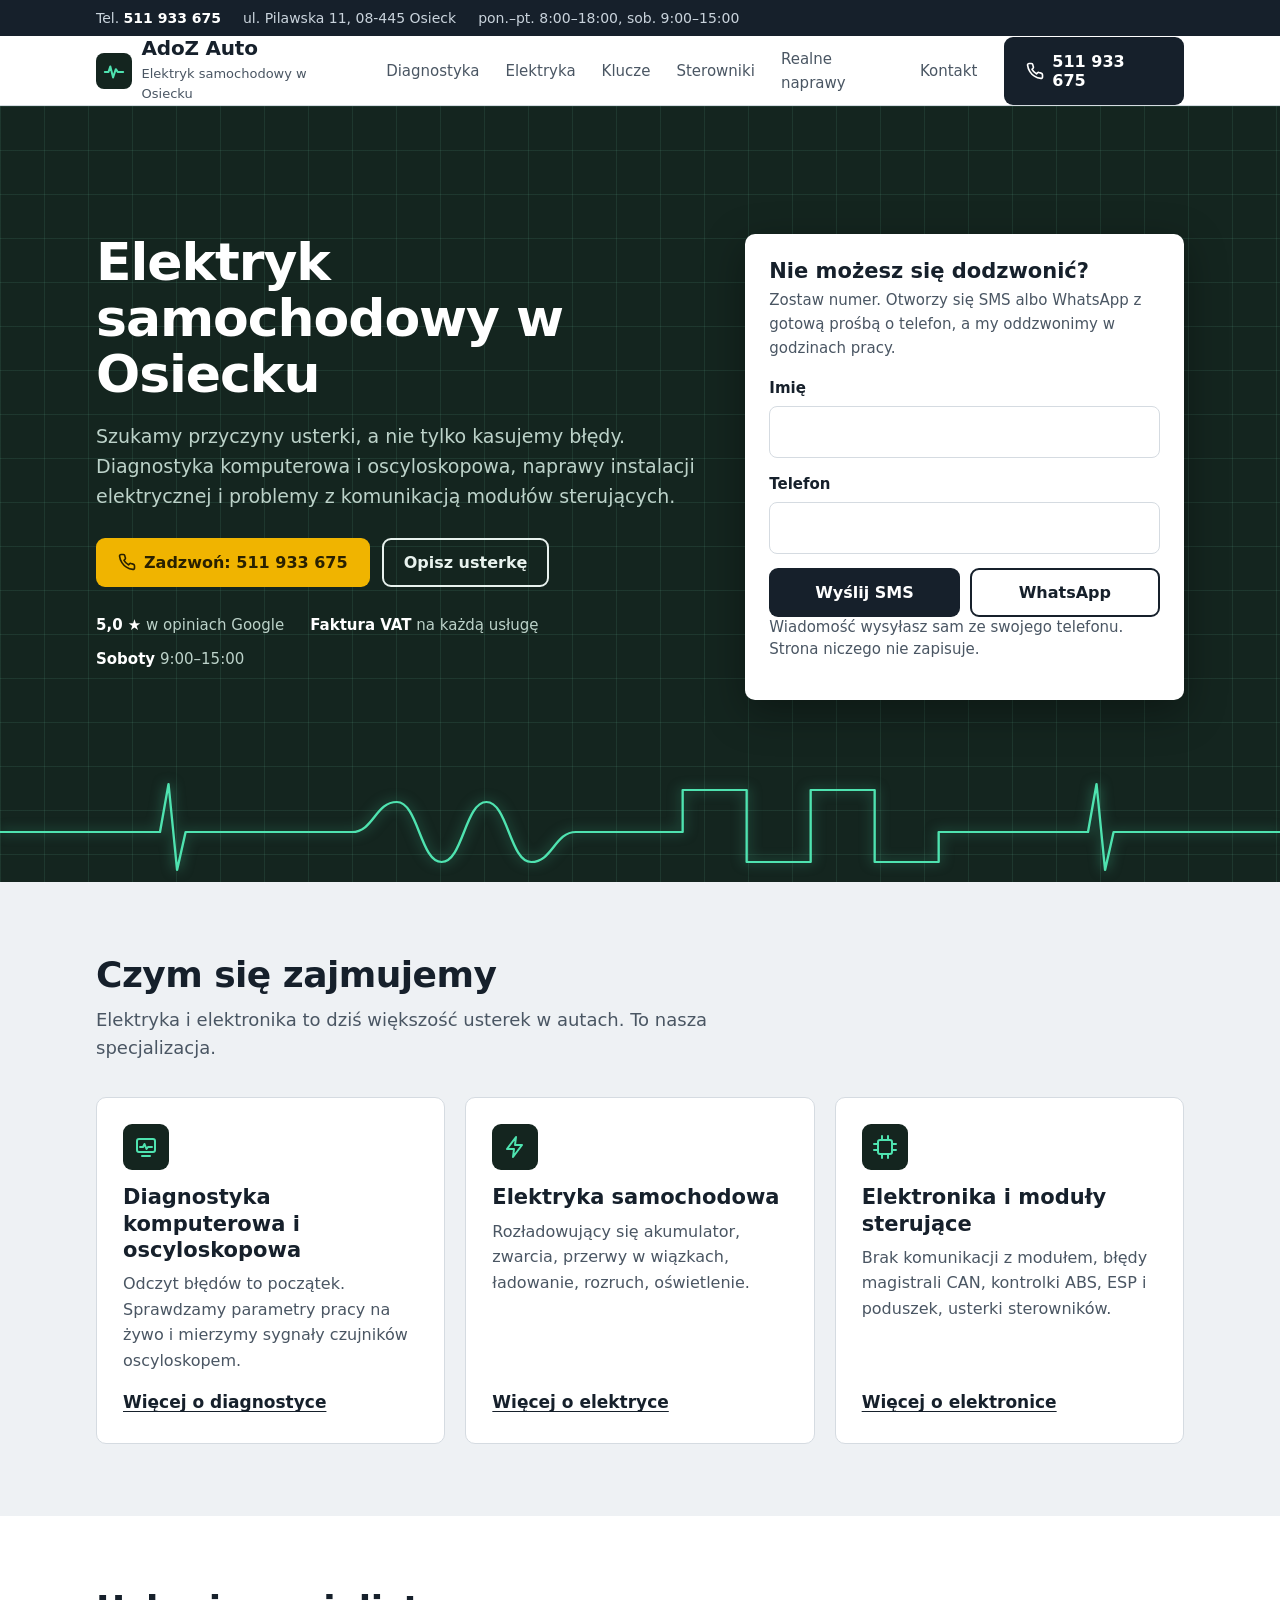
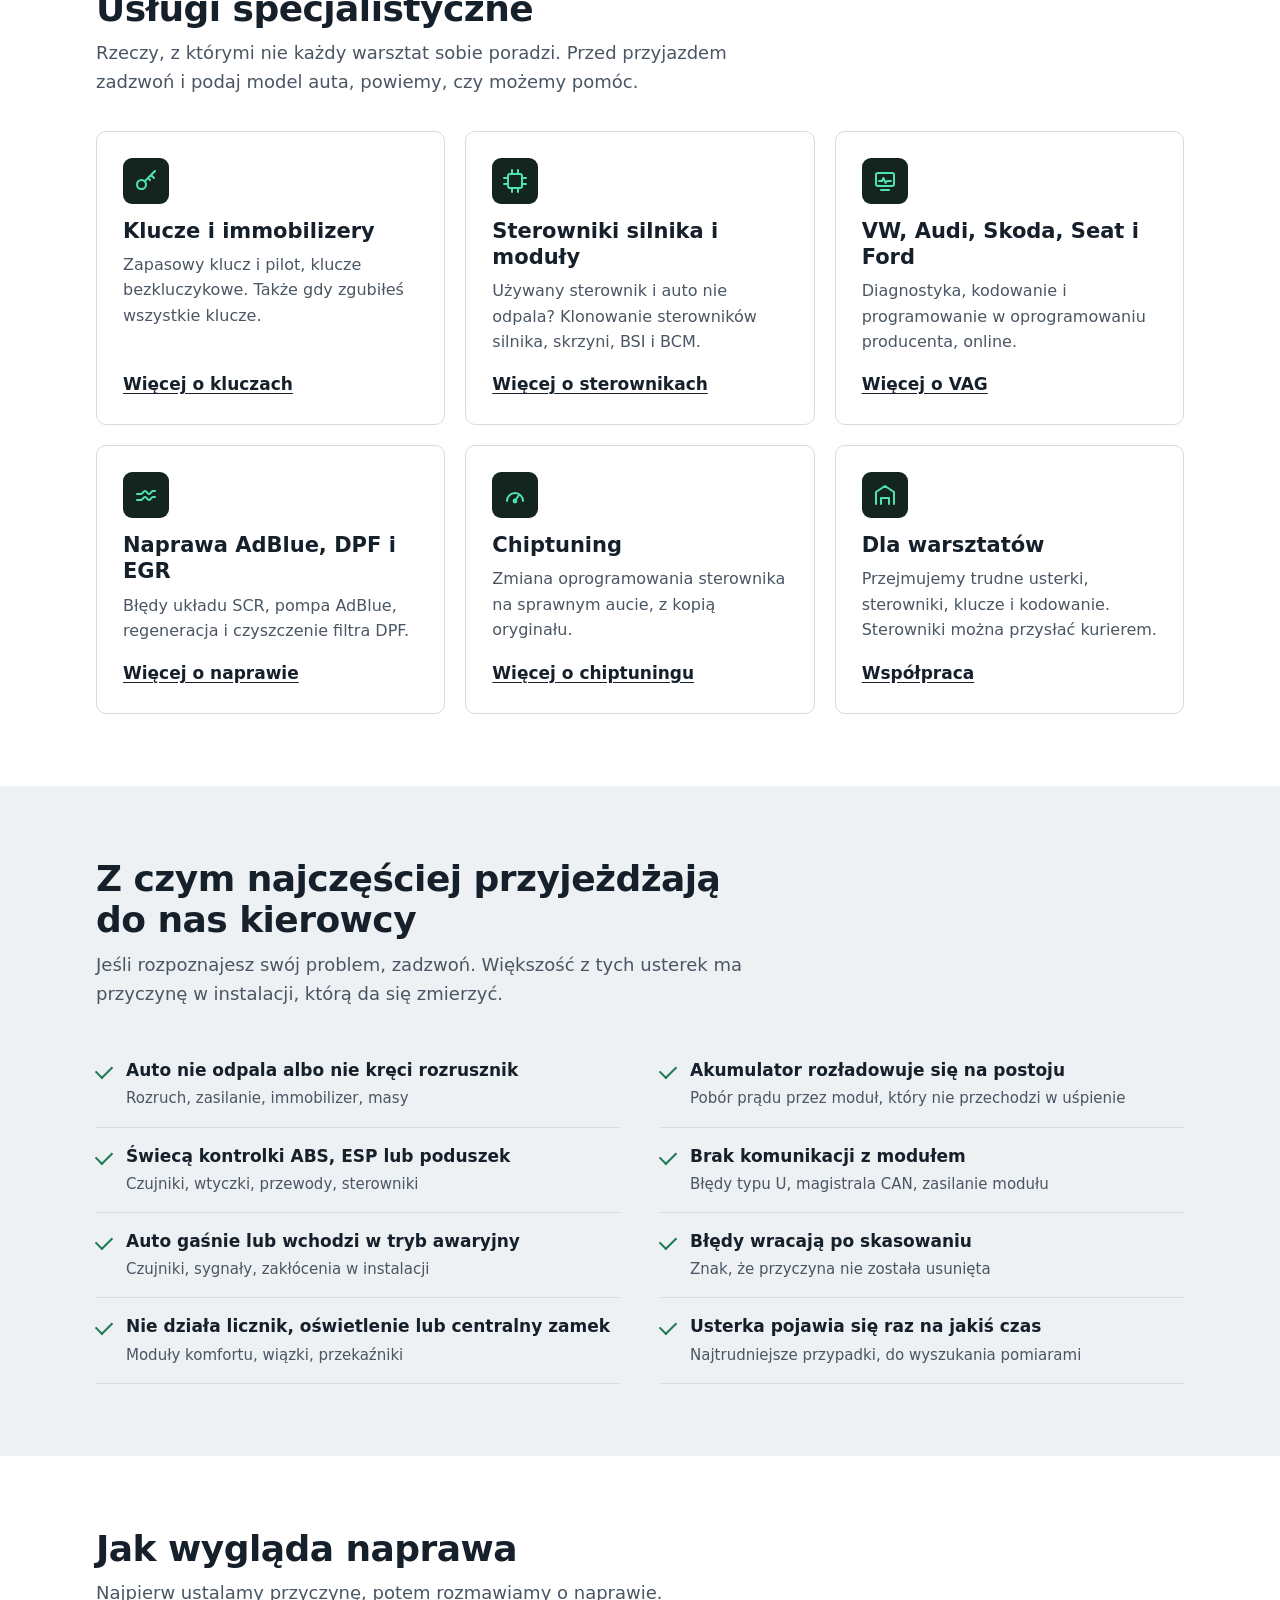
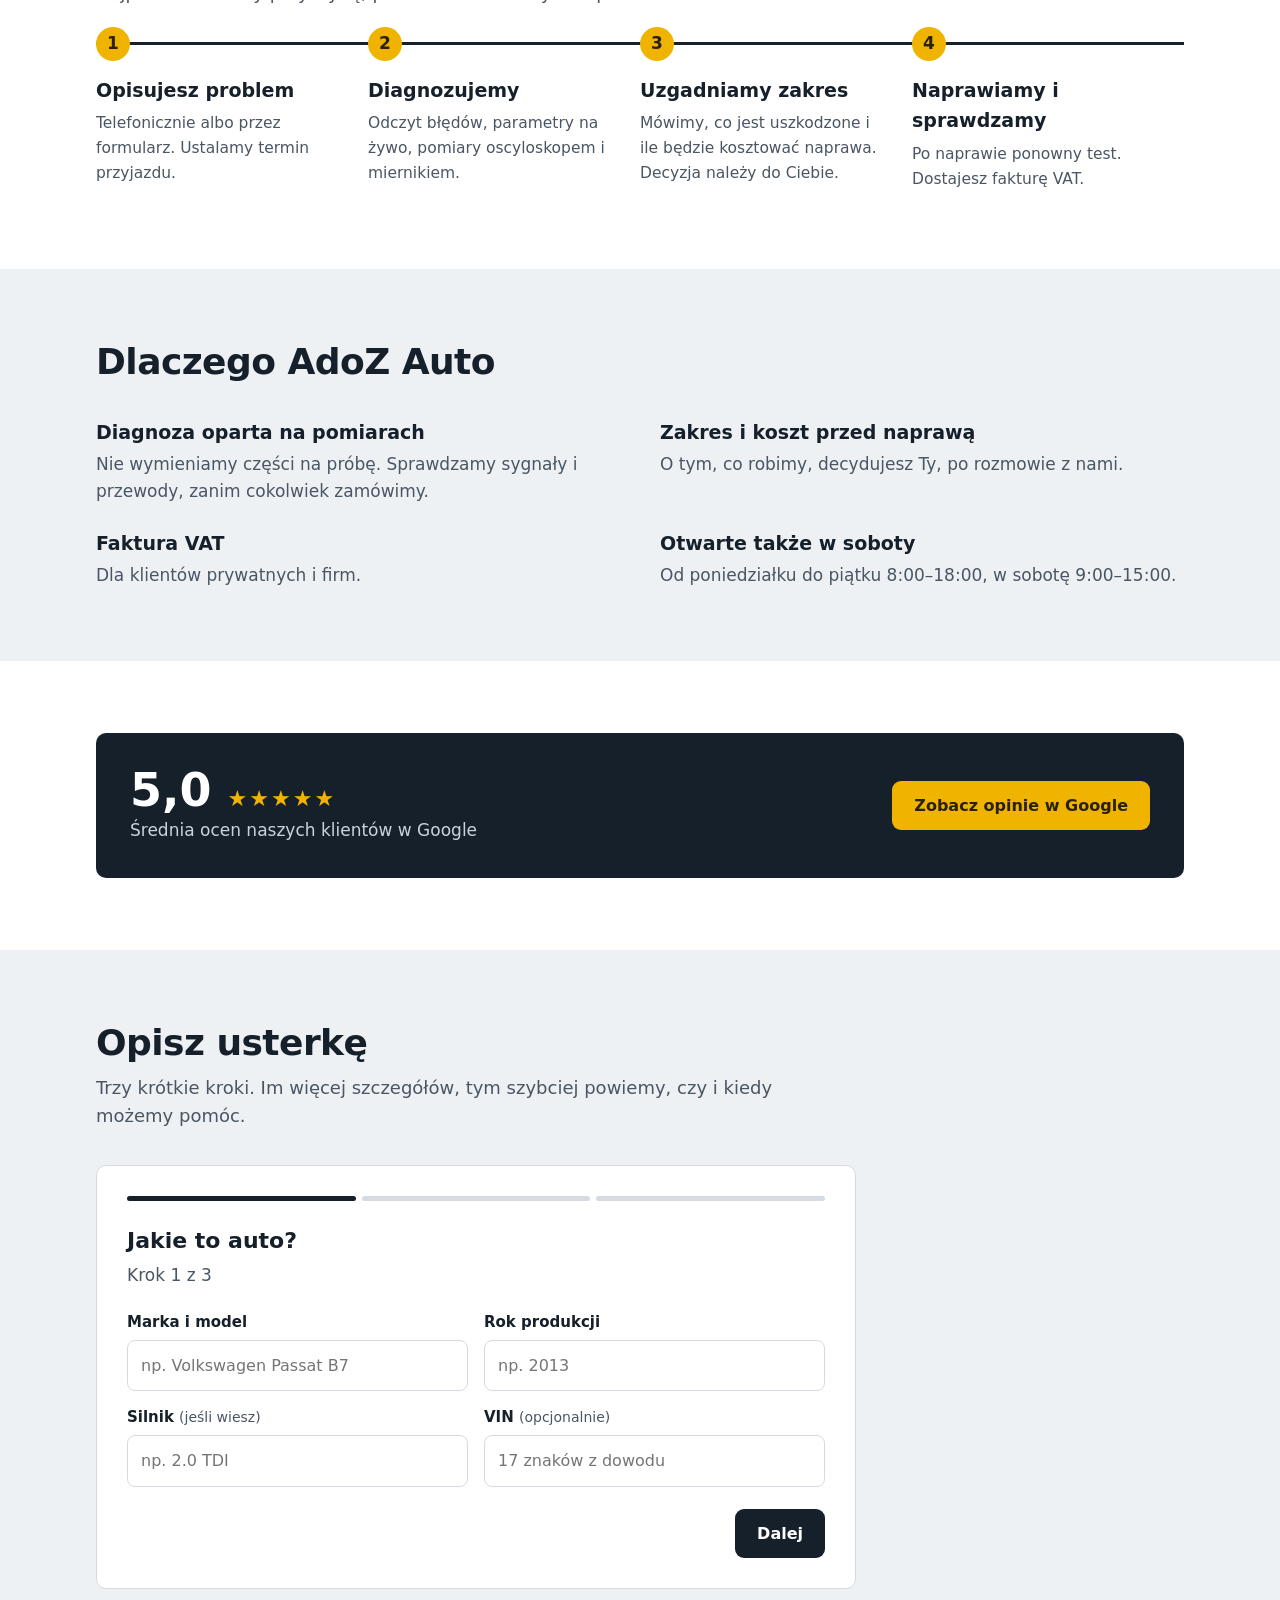
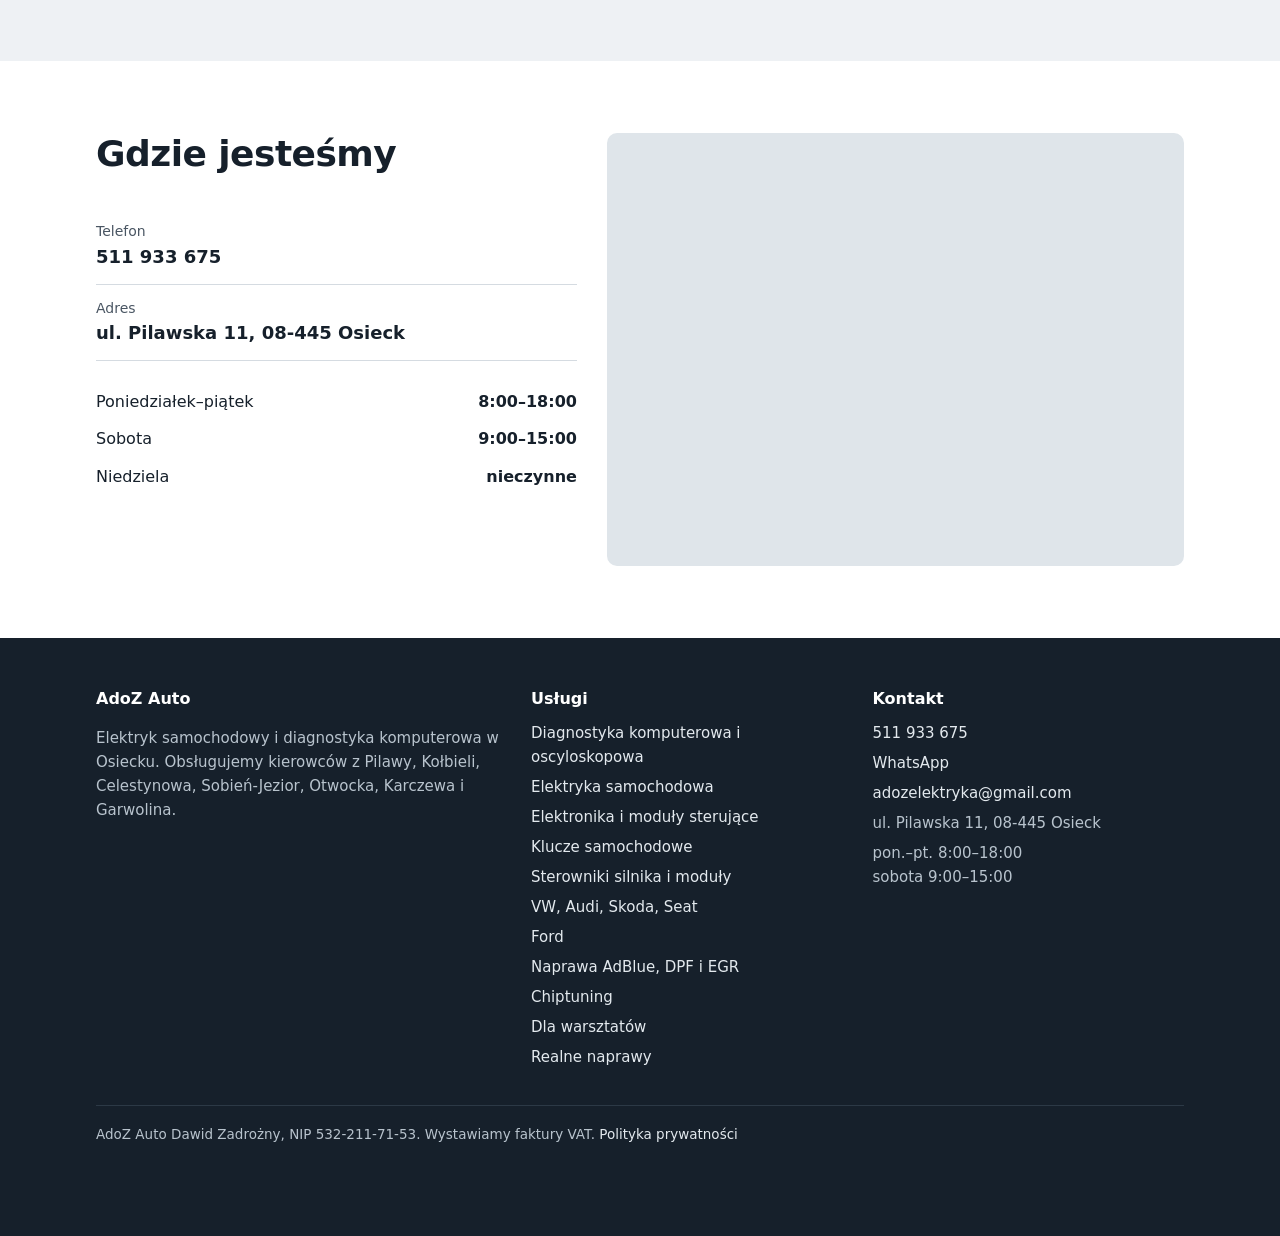
==== commit 02b49fcf: "Formularze: wybór SMS albo WhatsApp; animacje przy przewijaniu Co-Authored-By: Claude Opus 5.5 <nore" ====
--- a/index.html
+++ b/index.html
@@ -48,12 +48,12 @@
 </div>
 <form class="callback" id="cb-form" data-wa="48511933675" novalidate>
 <h2>Nie możesz się dodzwonić?</h2>
-<p>Zostaw numer. Otworzy się WhatsApp z gotową prośbą o telefon, a my oddzwonimy w godzinach pracy.</p>
+<p>Zostaw numer. Otworzy się SMS albo WhatsApp z gotową prośbą o telefon, a my oddzwonimy w godzinach pracy.</p>
 <div class="field"><label for="cb-imie">Imię</label><input id="cb-imie" type="text" name="imie" autocomplete="given-name"></div>
 <div class="field"><label for="cb-tel">Telefon</label><input id="cb-tel" type="tel" name="telefon" autocomplete="tel" inputmode="tel"></div>
 <p class="form-error" role="alert"></p>
-<button class="btn btn-dark" type="submit" style="width:100%">Poproś o telefon</button>
-<p class="form-note">Wiadomość wysyłasz sam przez WhatsApp. Strona niczego nie zapisuje.</p>
+<div class="send-btns"><button class="btn btn-dark" type="submit" name="kanal" value="sms">Wyślij SMS</button><button class="btn btn-line" type="submit" name="kanal" value="wa">WhatsApp</button></div>
+<p class="form-note">Wiadomość wysyłasz sam ze swojego telefonu. Strona niczego nie zapisuje.</p>
 </form>
 </div><svg class="trace" viewBox="0 0 1200 120" preserveAspectRatio="none" aria-hidden="true"><path d="M0 70 H140 L150 70 L158 22 L166 108 L174 70 H330 C350 70 352 40 372 40 S394 100 414 100 S436 40 456 40 S478 100 498 100 S520 70 540 70 H640 V28 H700 V100 H760 V28 H820 V100 H880 V70 H1010 L1020 70 L1028 22 L1036 108 L1044 70 H1200"/></svg></section>
 
@@ -117,6 +117,7 @@
 <div><div class="score">5,0 <span class="stars" aria-label="5 na 5 gwiazdek">★★★★★</span></div><p>Średnia ocen naszych klientów w Google</p></div>
 <div class="btns"><a class="btn btn-wire" href="https://www.google.com/search?q=AdoZ+Auto+Elektryk+Samochodowy+Osieck" rel="noopener" target="_blank">Zobacz opinie w Google</a></div>
 </div>
+
 </div></section>
 
 <section id="zgloszenie"><div class="wrap">
@@ -148,21 +149,21 @@
 
 <fieldset class="fs" hidden>
 <legend class="step-title">Jak się z Tobą skontaktować?</legend>
-<p class="step-sub">Krok 3 z 3. Na końcu otworzy się WhatsApp z gotową wiadomością. Wystarczy ją wysłać.</p>
+<p class="step-sub">Krok 3 z 3. Na końcu otworzy się SMS albo WhatsApp z gotową wiadomością. Wystarczy ją wysłać.</p>
 <div class="grid2">
 <div class="field"><label for="t-imie">Imię</label><input id="t-imie" type="text" name="imie" autocomplete="given-name"></div>
-<div class="field"><label for="t-tel">Telefon <span class="hint">(jeśli inny niż w WhatsAppie)</span></label><input id="t-tel" type="tel" name="telefon" autocomplete="tel" inputmode="tel"></div>
+<div class="field"><label for="t-tel">Telefon <span class="hint">(jeśli inny niż ten, z którego piszesz)</span></label><input id="t-tel" type="tel" name="telefon" autocomplete="tel" inputmode="tel"></div>
 </div>
 <p class="legend">Kiedy najlepiej dzwonić?</p>
 <div class="chips"><label class="chip"><input type="radio" name="pora" value="Rano"><span>Rano</span></label><label class="chip"><input type="radio" name="pora" value="W południe"><span>W południe</span></label><label class="chip"><input type="radio" name="pora" value="Po południu"><span>Po południu</span></label><label class="chip"><input type="radio" name="pora" value="Obojętnie"><span>Obojętnie</span></label></div>
-<p class="form-note">Wiadomość wysyłasz sam przez WhatsApp. Strona niczego nie zapisuje. <a href="polityka-prywatnosci.html">Polityka prywatności</a></p>
+<p class="form-note">Wiadomość wysyłasz sam ze swojego telefonu. Strona niczego nie zapisuje. <a href="polityka-prywatnosci.html">Polityka prywatności</a></p>
 </fieldset>
 
 <p class="form-error" role="alert"></p>
 <div class="step-nav">
 <button class="btn btn-line" type="button" data-back>Wstecz</button>
 <button class="btn btn-dark" type="button" data-next>Dalej</button>
-<button class="btn btn-wire" type="submit" data-send hidden>Wyślij przez WhatsApp</button>
+<div class="send-btns" data-send hidden><button class="btn btn-wire" type="submit" name="kanal" value="sms">Wyślij SMS</button><button class="btn btn-dark" type="submit" name="kanal" value="wa">WhatsApp</button></div>
 </div>
 </form>
 </div></section>
@@ -179,7 +180,7 @@
 <tr><td>Sobota</td><td>9:00–15:00</td></tr>
 <tr><td>Niedziela</td><td>nieczynne</td></tr></table>
 </div>
-<iframe class="map" title="Mapa dojazdu do AdoZ Auto" loading="lazy" referrerpolicy="no-referrer-when-downgrade" src="https://www.google.com/maps?q=AdoZ+Auto+Elektryk+Samochodowy+Osieck&output=embed"></iframe>
+<iframe class="map" title="Mapa dojazdu do AdoZ Auto" loading="lazy" referrerpolicy="no-referrer-when-downgrade" src="https://www.google.com/maps?q=51.9662741,21.4246991&z=16&output=embed"></iframe>
 </div></section>
 </main>
 <footer class="site-footer"><div class="wrap">
--- a/style.css
+++ b/style.css
@@ -222,3 +222,34 @@
   .callbar .btn{padding:12px 10px;font-size:15px}
 }
 .form-note{font-size:13.5px;line-height:1.45;color:var(--ink-soft);margin:12px 0 0}
+/* karuzela opinii */
+.rv{margin-top:28px;position:relative}
+.rv-track{display:flex;gap:18px;overflow-x:auto;scroll-snap-type:x mandatory;scroll-behavior:smooth;padding:4px 2px 8px;scrollbar-width:none}
+.rv-track::-webkit-scrollbar{display:none}
+.rv-card{flex:0 0 calc((100% - 36px)/3);scroll-snap-align:start;margin:0;background:var(--card);border:1px solid var(--line);border-radius:var(--radius);padding:22px;display:flex;flex-direction:column}
+.rv-stars{color:var(--wire);font-size:20px;letter-spacing:2px}
+.rv-card blockquote{margin:10px 0 14px;flex:1}
+.rv-card blockquote p{margin:0 0 8px;font-size:16px;line-height:1.55}
+.rv-card figcaption{font-weight:700;font-size:15px}
+.rv-nav{display:flex;gap:10px;justify-content:flex-end;margin-top:10px}
+.rv-btn{width:44px;height:44px;border-radius:50%;border:1.5px solid var(--line);background:var(--card);font-size:20px;cursor:pointer;color:var(--ink)}
+.rv-btn:hover{border-color:var(--ink)}
+@media (max-width:900px){.rv-card{flex-basis:calc((100% - 18px)/2)}}
+@media (max-width:600px){.rv-card{flex-basis:86%}}
+/* przyciski wysyłki */
+.send-btns{display:flex;gap:10px;flex-wrap:wrap}
+.send-btns .btn{flex:1 1 auto;justify-content:center}
+.callback .send-btns .btn{flex:1 1 0}
+/* animacje */
+html .reveal{opacity:0;transform:translateY(22px);transition:opacity .6s ease,transform .6s cubic-bezier(.2,.7,.2,1)}
+html .reveal.in{opacity:1;transform:none}
+.hero h1,.hero .lead,.hero-actions,.hero-facts,.callback{animation:wejscie .7s cubic-bezier(.2,.7,.2,1) both}
+.hero .lead{animation-delay:.08s}.hero-actions{animation-delay:.16s}.hero-facts{animation-delay:.24s}.callback{animation-delay:.2s}
+@keyframes wejscie{from{opacity:0;transform:translateY(18px)}to{opacity:1;transform:none}}
+.service,.btn,.rv-card{transition:transform .2s ease,box-shadow .2s ease,background-color .2s,border-color .2s}
+.service:hover{transform:translateY(-3px);box-shadow:0 14px 30px rgba(22,32,43,.10)}
+.btn:active{transform:scale(.97)}
+html{scroll-behavior:smooth}
+.trace path{stroke-dasharray:2600;stroke-dashoffset:2600;animation:sygnal 2.4s .3s ease-out forwards}
+@keyframes sygnal{to{stroke-dashoffset:0}}
+@media (prefers-reduced-motion:reduce){html .reveal{opacity:1;transform:none}.trace path{stroke-dashoffset:0}}
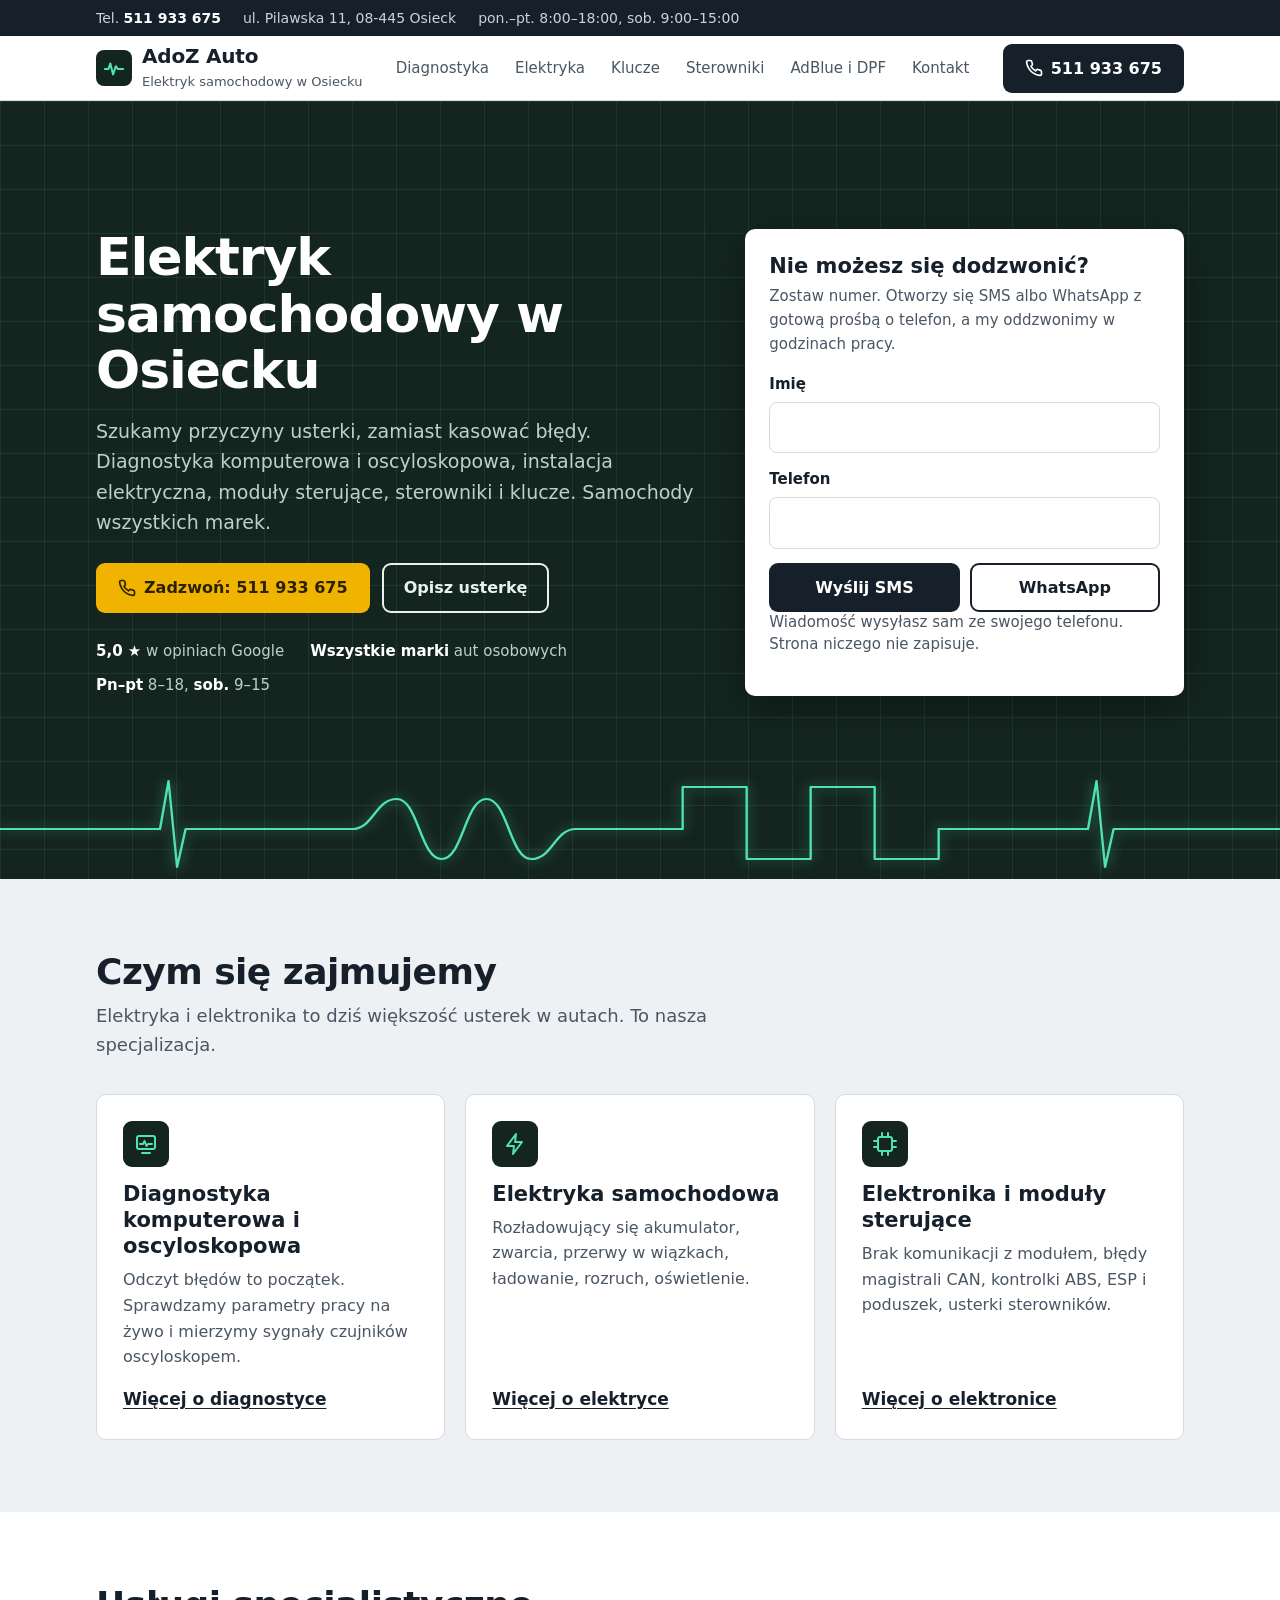
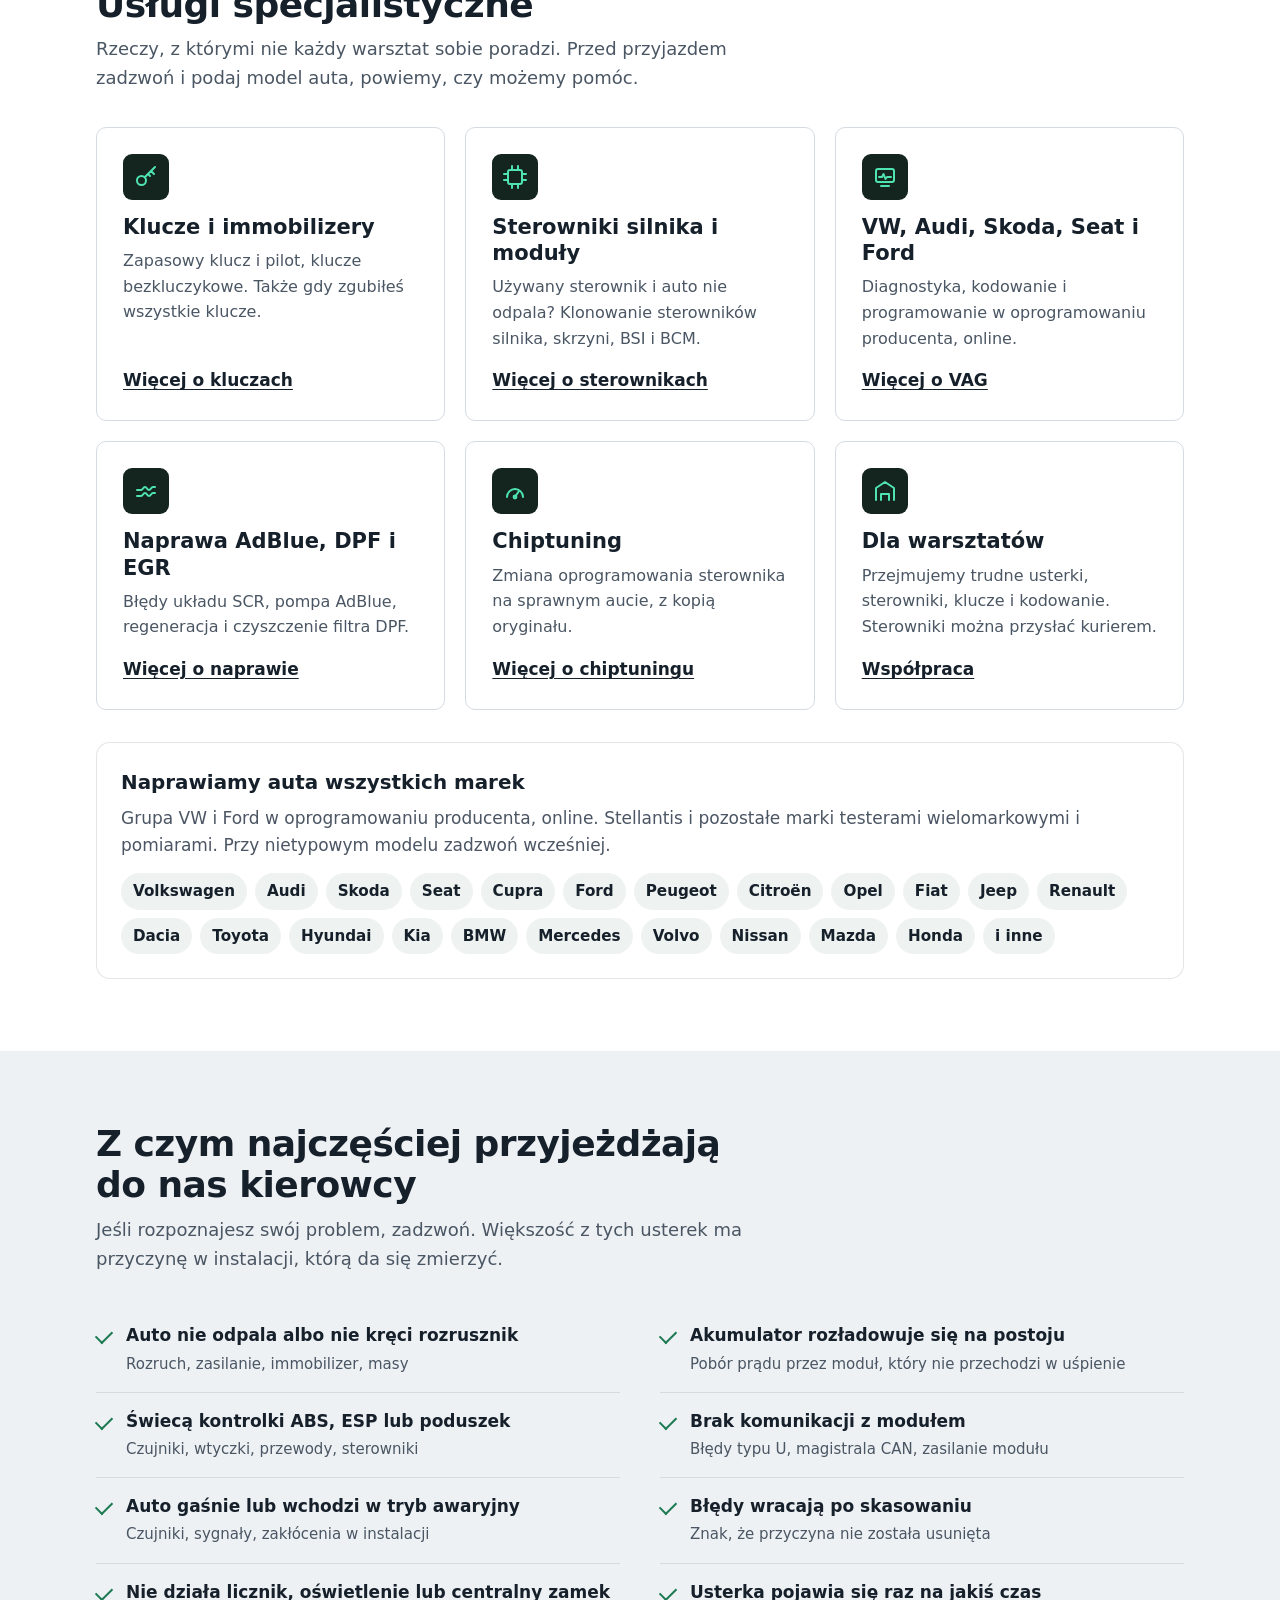
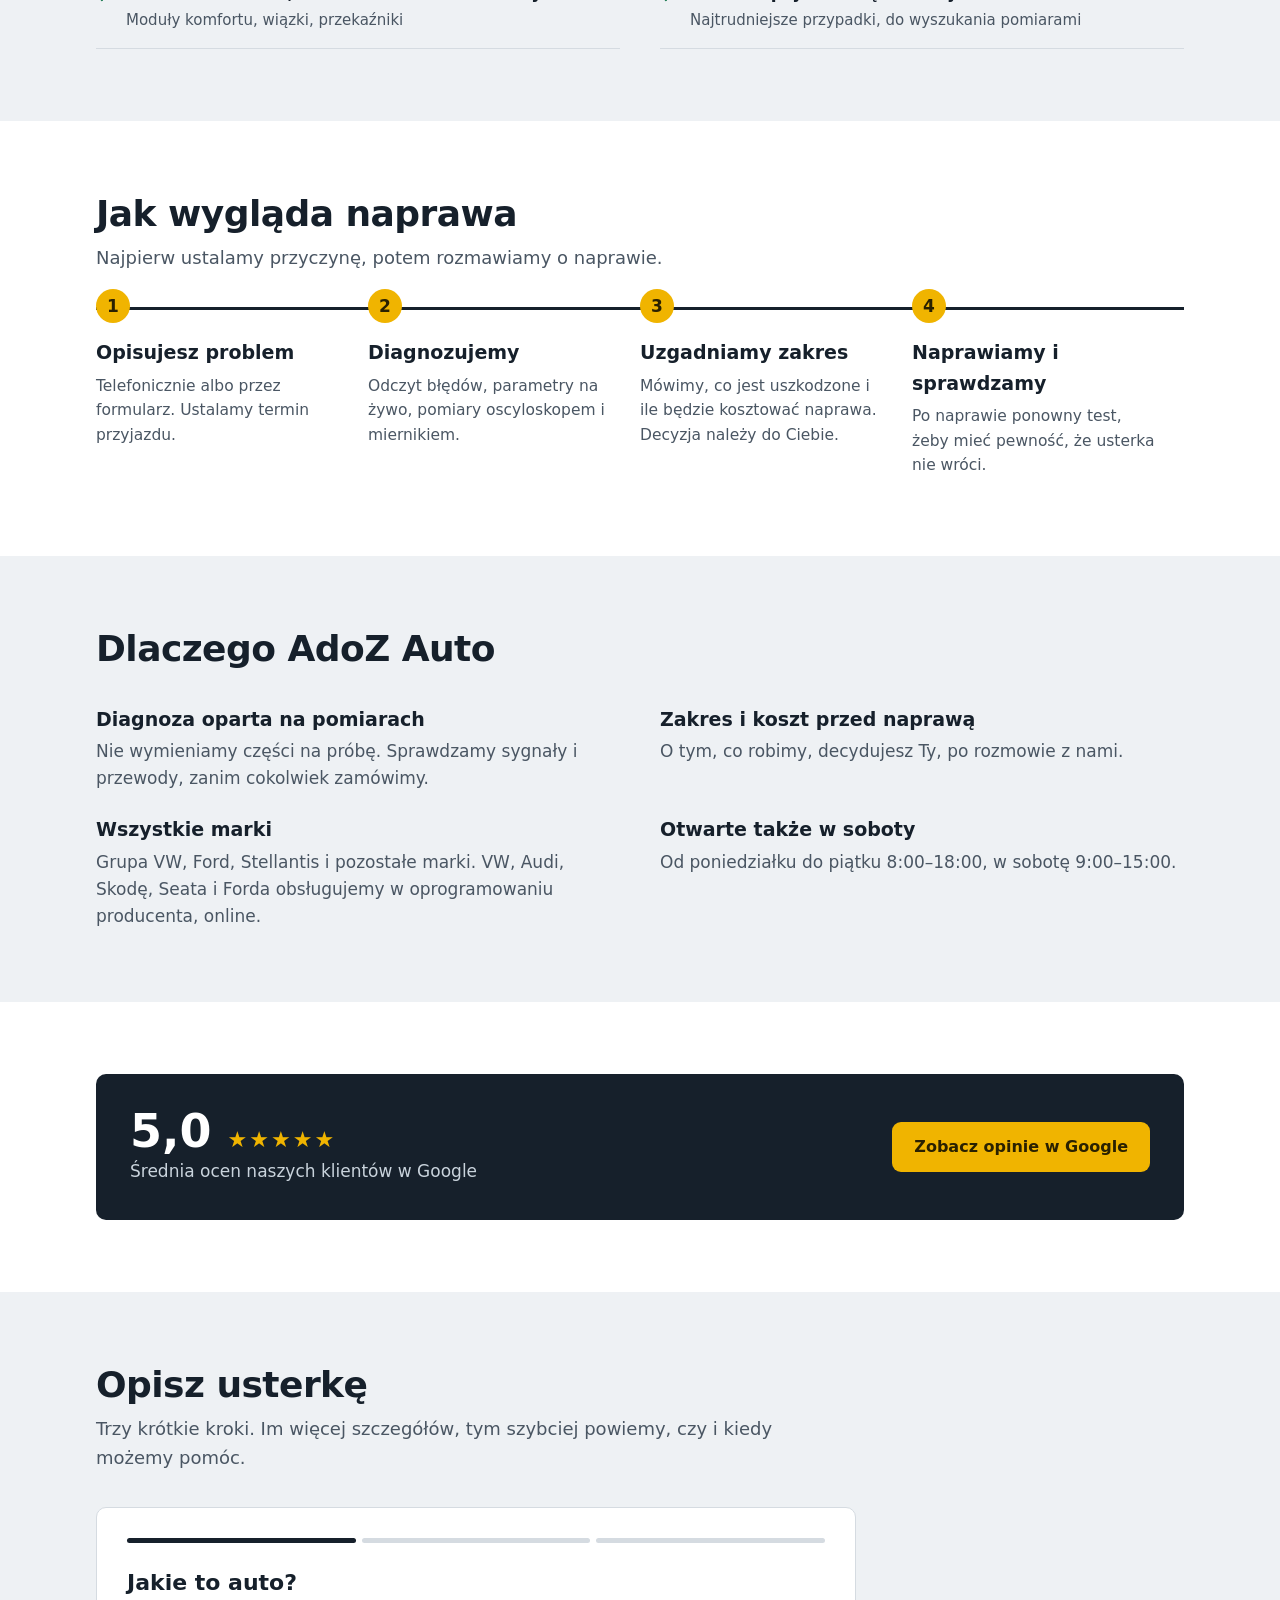
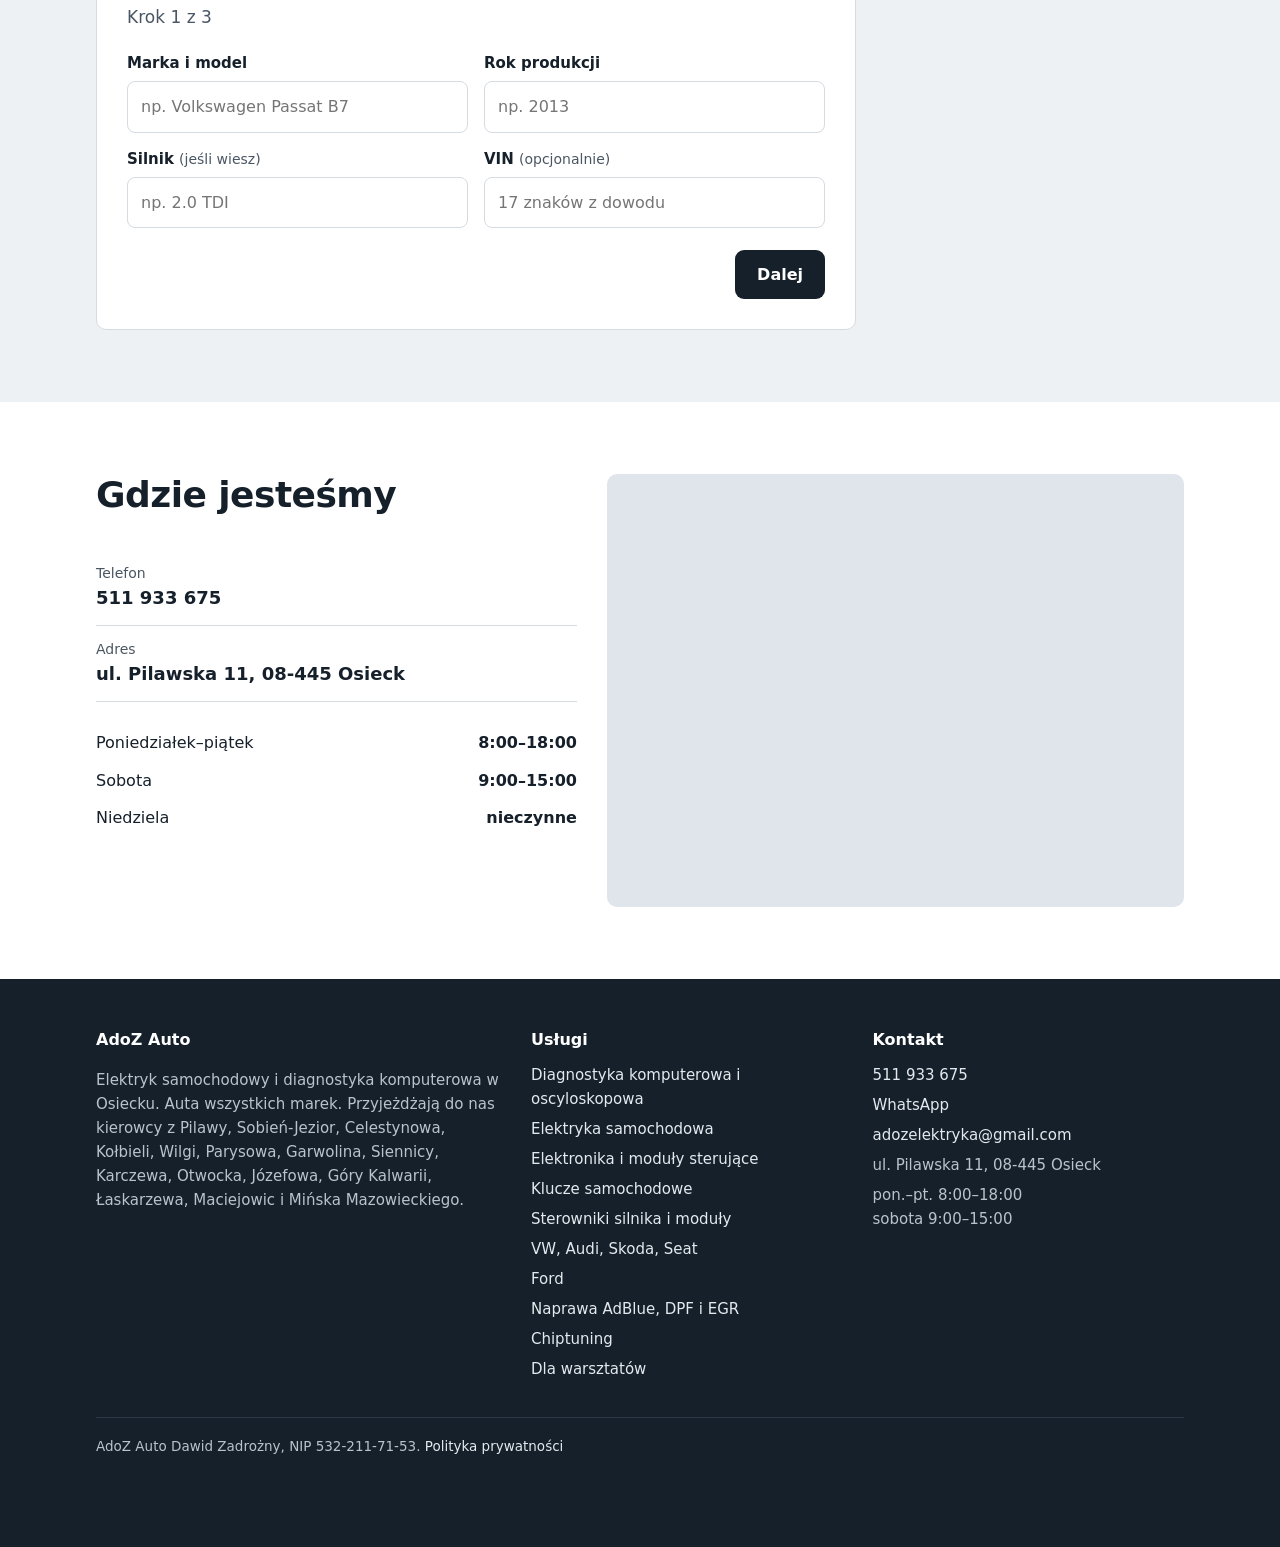
==== commit 3368e1bd: "Treść: bez faktury VAT, wszystkie marki, godziny w nagłówku, więcej miejscowości; Realne naprawy ukr" ====
--- a/index.html
+++ b/index.html
@@ -12,10 +12,15 @@
 <meta property="og:title" content="Elektryk samochodowy Osieck — diagnostyka komputerowa | AdoZ Auto">
 <meta property="og:description" content="Elektryk samochodowy w Osiecku. Diagnostyka komputerowa i oscyloskopowa, usterki instalacji elektrycznej, brak komunikacji modułów. Pilawa, Kołbiel, Otwock, Garwolin.">
 <meta property="og:url" content="https://adozelektryka.pl/">
+<meta property="og:image" content="https://adozelektryka.pl/og.png">
+<meta property="og:image:width" content="1200">
+<meta property="og:image:height" content="630">
+<meta property="og:image:alt" content="AdoZ Auto, elektryk samochodowy w Osiecku, tel. 511 933 675">
+<meta name="twitter:card" content="summary_large_image">
 <meta name="theme-color" content="#14251f">
 <link rel="icon" href="favicon.svg" type="image/svg+xml">
 <link rel="stylesheet" href="style.css">
-<script type="application/ld+json">{"@context": "https://schema.org", "@type": "AutoRepair", "name": "AdoZ Auto — Elektryk Samochodowy Osieck", "url": "https://adozelektryka.pl/", "telephone": "+48511933675", "email": "adozelektryka@gmail.com", "address": {"@type": "PostalAddress", "streetAddress": "Pilawska 11", "postalCode": "08-445", "addressLocality": "Osieck", "addressRegion": "mazowieckie", "addressCountry": "PL"}, "openingHoursSpecification": [{"@type": "OpeningHoursSpecification", "dayOfWeek": ["Monday", "Tuesday", "Wednesday", "Thursday", "Friday"], "opens": "08:00", "closes": "18:00"}, {"@type": "OpeningHoursSpecification", "dayOfWeek": "Saturday", "opens": "09:00", "closes": "15:00"}], "areaServed": ["Osieck", "Pilawa", "Kołbiel", "Celestynów", "Sobienie-Jeziory", "Otwock", "Karczew", "Garwolin", "Góra Kalwaria"], "priceRange": "$$", "vatID": "PL5322117153"}</script>
+<script type="application/ld+json">{"@context": "https://schema.org", "@type": "AutoRepair", "name": "AdoZ Auto — Elektryk Samochodowy Osieck", "url": "https://adozelektryka.pl/", "telephone": "+48511933675", "email": "adozelektryka@gmail.com", "address": {"@type": "PostalAddress", "streetAddress": "Pilawska 11", "postalCode": "08-445", "addressLocality": "Osieck", "addressRegion": "mazowieckie", "addressCountry": "PL"}, "openingHoursSpecification": [{"@type": "OpeningHoursSpecification", "dayOfWeek": ["Monday", "Tuesday", "Wednesday", "Thursday", "Friday"], "opens": "08:00", "closes": "18:00"}, {"@type": "OpeningHoursSpecification", "dayOfWeek": "Saturday", "opens": "09:00", "closes": "15:00"}], "areaServed": ["Osieck", "Pilawa", "Sobienie-Jeziory", "Celestynów", "Kołbiel", "Wilga", "Parysów", "Garwolin", "Siennica", "Karczew", "Otwock", "Józefów", "Góra Kalwaria", "Łaskarzew", "Maciejowice", "Mińsk Mazowiecki"]}</script>
 </head>
 <body>
 <a class="skip" href="#tresc">Przejdź do treści</a>
@@ -27,7 +32,7 @@
 <header class="site-header"><div class="wrap">
 <a class="brand" href="./"><span class="brand-mark"><svg width="22" height="22" viewBox="0 0 24 24" fill="none" stroke="#4fe3b0" stroke-width="2.2" stroke-linecap="round" stroke-linejoin="round" aria-hidden="true"><path d="M2 13h4l2-6 3 12 3-9 2 3h6"/></svg></span><span><span class="brand-name">AdoZ Auto</span><span class="brand-sub">Elektryk samochodowy w Osiecku</span></span></a>
 <button class="nav-toggle" aria-expanded="false" aria-controls="nav">Menu</button>
-<nav class="nav" id="nav" aria-label="Główne menu"><a href="diagnostyka-komputerowa.html">Diagnostyka</a><a href="elektryka-samochodowa.html">Elektryka</a><a href="klucze-samochodowe.html">Klucze</a><a href="sterowniki-i-moduly.html">Sterowniki</a><a href="realne-naprawy.html">Realne naprawy</a><a href="kontakt.html">Kontakt</a></nav>
+<nav class="nav" id="nav" aria-label="Główne menu"><a href="diagnostyka-komputerowa.html">Diagnostyka</a><a href="elektryka-samochodowa.html">Elektryka</a><a href="klucze-samochodowe.html">Klucze</a><a href="sterowniki-i-moduly.html">Sterowniki</a><a href="naprawa-adblue-dpf-egr.html">AdBlue i DPF</a><a href="kontakt.html">Kontakt</a></nav>
 <a class="btn btn-dark header-call" href="tel:+48511933675"><svg width="18" height="18" viewBox="0 0 24 24" fill="none" stroke="currentColor" stroke-width="2.2" stroke-linecap="round" stroke-linejoin="round" aria-hidden="true"><path d="M22 16.9v3a2 2 0 0 1-2.2 2 19.8 19.8 0 0 1-8.6-3.1 19.5 19.5 0 0 1-6-6A19.8 19.8 0 0 1 2.1 4.2 2 2 0 0 1 4.1 2h3a2 2 0 0 1 2 1.7c.1.9.4 1.8.7 2.7a2 2 0 0 1-.5 2.1L8 9.8a16 16 0 0 0 6 6l1.3-1.3a2 2 0 0 1 2.1-.4c.9.3 1.8.6 2.7.7a2 2 0 0 1 1.7 2z"/></svg>511 933 675</a>
 </div></header>
 <main id="tresc">
@@ -35,15 +40,15 @@
 <section class="hero"><div class="wrap">
 <div>
 <h1>Elektryk samochodowy w Osiecku</h1>
-<p class="lead">Szukamy przyczyny usterki, a nie tylko kasujemy błędy. Diagnostyka komputerowa i oscyloskopowa, naprawy instalacji elektrycznej i problemy z komunikacją modułów sterujących.</p>
+<p class="lead">Szukamy przyczyny usterki, zamiast kasować błędy. Diagnostyka komputerowa i oscyloskopowa, instalacja elektryczna, moduły sterujące, sterowniki i klucze. Samochody wszystkich marek.</p>
 <div class="hero-actions">
 <a class="btn btn-wire" href="tel:+48511933675"><svg width="18" height="18" viewBox="0 0 24 24" fill="none" stroke="currentColor" stroke-width="2.2" stroke-linecap="round" stroke-linejoin="round" aria-hidden="true"><path d="M22 16.9v3a2 2 0 0 1-2.2 2 19.8 19.8 0 0 1-8.6-3.1 19.5 19.5 0 0 1-6-6A19.8 19.8 0 0 1 2.1 4.2 2 2 0 0 1 4.1 2h3a2 2 0 0 1 2 1.7c.1.9.4 1.8.7 2.7a2 2 0 0 1-.5 2.1L8 9.8a16 16 0 0 0 6 6l1.3-1.3a2 2 0 0 1 2.1-.4c.9.3 1.8.6 2.7.7a2 2 0 0 1 1.7 2z"/></svg>Zadzwoń: 511 933 675</a>
 <a class="btn btn-line" href="#zgloszenie">Opisz usterkę</a>
 </div>
 <ul class="hero-facts">
 <li><strong>5,0 ★</strong> w opiniach Google</li>
-<li><strong>Faktura VAT</strong> na każdą usługę</li>
-<li><strong>Soboty</strong> 9:00–15:00</li>
+<li><strong>Wszystkie marki</strong> aut osobowych</li>
+<li><strong>Pn–pt</strong> 8–18, <strong>sob.</strong> 9–15</li>
 </ul>
 </div>
 <form class="callback" id="cb-form" data-wa="48511933675" novalidate>
@@ -77,6 +82,8 @@
 <a class="service" href="chiptuning.html"><span class="ico"><svg width="24" height="24" viewBox="0 0 24 24" fill="none" stroke="#4fe3b0" stroke-width="2" stroke-linecap="round" stroke-linejoin="round" aria-hidden="true"><path d="M4 18a8 8 0 1 1 16 0"/><path d="M12 18l4-6"/><circle cx="12" cy="18" r="1.4"/></svg></span><h3>Chiptuning</h3><p>Zmiana oprogramowania sterownika na sprawnym aucie, z kopią oryginału.</p><span class="more">Więcej o chiptuningu</span></a>
 <a class="service" href="dla-warsztatow.html"><span class="ico"><svg width="24" height="24" viewBox="0 0 24 24" fill="none" stroke="#4fe3b0" stroke-width="2" stroke-linecap="round" stroke-linejoin="round" aria-hidden="true"><path d="M3 21V9l9-6 9 6v12M8 21v-6h8v6"/></svg></span><h3>Dla warsztatów</h3><p>Przejmujemy trudne usterki, sterowniki, klucze i kodowanie. Sterowniki można przysłać kurierem.</p><span class="more">Współpraca</span></a>
 </div>
+<div class="brands-box"><h3>Naprawiamy auta wszystkich marek</h3><p>Grupa VW i Ford w oprogramowaniu producenta, online. Stellantis i pozostałe marki testerami wielomarkowymi i pomiarami. Przy nietypowym modelu zadzwoń wcześniej.</p>
+<ul class="brands"><li>Volkswagen</li><li>Audi</li><li>Skoda</li><li>Seat</li><li>Cupra</li><li>Ford</li><li>Peugeot</li><li>Citroën</li><li>Opel</li><li>Fiat</li><li>Jeep</li><li>Renault</li><li>Dacia</li><li>Toyota</li><li>Hyundai</li><li>Kia</li><li>BMW</li><li>Mercedes</li><li>Volvo</li><li>Nissan</li><li>Mazda</li><li>Honda</li><li>i inne</li></ul></div>
 </div></section>
 <section><div class="wrap">
 <div class="section-head"><h2>Z czym najczęściej przyjeżdżają do nas kierowcy</h2><p>Jeśli rozpoznajesz swój problem, zadzwoń. Większość z tych usterek ma przyczynę w instalacji, którą da się zmierzyć.</p></div>
@@ -98,7 +105,7 @@
 <li><h3>Opisujesz problem</h3><p>Telefonicznie albo przez formularz. Ustalamy termin przyjazdu.</p></li>
 <li><h3>Diagnozujemy</h3><p>Odczyt błędów, parametry na żywo, pomiary oscyloskopem i miernikiem.</p></li>
 <li><h3>Uzgadniamy zakres</h3><p>Mówimy, co jest uszkodzone i ile będzie kosztować naprawa. Decyzja należy do Ciebie.</p></li>
-<li><h3>Naprawiamy i sprawdzamy</h3><p>Po naprawie ponowny test. Dostajesz fakturę VAT.</p></li>
+<li><h3>Naprawiamy i sprawdzamy</h3><p>Po naprawie ponowny test, żeby mieć pewność, że usterka nie wróci.</p></li>
 </ol>
 </div></section>
 
@@ -107,7 +114,7 @@
 <div class="reasons">
 <div><h3>Diagnoza oparta na pomiarach</h3><p>Nie wymieniamy części na próbę. Sprawdzamy sygnały i przewody, zanim cokolwiek zamówimy.</p></div>
 <div><h3>Zakres i koszt przed naprawą</h3><p>O tym, co robimy, decydujesz Ty, po rozmowie z nami.</p></div>
-<div><h3>Faktura VAT</h3><p>Dla klientów prywatnych i firm.</p></div>
+<div><h3>Wszystkie marki</h3><p>Grupa VW, Ford, Stellantis i pozostałe marki. VW, Audi, Skodę, Seata i Forda obsługujemy w oprogramowaniu producenta, online.</p></div>
 <div><h3>Otwarte także w soboty</h3><p>Od poniedziałku do piątku 8:00–18:00, w sobotę 9:00–15:00.</p></div>
 </div>
 </div></section>
@@ -187,7 +194,7 @@
 <div class="cols">
 <div>
 <h2>AdoZ Auto</h2>
-<p>Elektryk samochodowy i diagnostyka komputerowa w Osiecku. Obsługujemy kierowców z Pilawy, Kołbieli, Celestynowa, Sobień-Jezior, Otwocka, Karczewa i Garwolina.</p>
+<p>Elektryk samochodowy i diagnostyka komputerowa w Osiecku. Auta wszystkich marek. Przyjeżdżają do nas kierowcy z Pilawy, Sobień-Jezior, Celestynowa, Kołbieli, Wilgi, Parysowa, Garwolina, Siennicy, Karczewa, Otwocka, Józefowa, Góry Kalwarii, Łaskarzewa, Maciejowic i Mińska Mazowieckiego.</p>
 </div>
 <div>
 <h2>Usługi</h2>
@@ -202,7 +209,6 @@
 <li><a href="naprawa-adblue-dpf-egr.html">Naprawa AdBlue, DPF i EGR</a></li>
 <li><a href="chiptuning.html">Chiptuning</a></li>
 <li><a href="dla-warsztatow.html">Dla warsztatów</a></li>
-<li><a href="realne-naprawy.html">Realne naprawy</a></li>
 </ul>
 </div>
 <div>
@@ -216,7 +222,7 @@
 </ul>
 </div>
 </div>
-<div class="legal">AdoZ Auto Dawid Zadrożny, NIP 532-211-71-53. Wystawiamy faktury VAT. <a href="polityka-prywatnosci.html">Polityka prywatności</a></div>
+<div class="legal">AdoZ Auto Dawid Zadrożny, NIP 532-211-71-53. <a href="polityka-prywatnosci.html">Polityka prywatności</a></div>
 </div></footer>
 <div class="callbar"><a class="btn btn-wire" href="tel:+48511933675"><svg width="18" height="18" viewBox="0 0 24 24" fill="none" stroke="currentColor" stroke-width="2.2" stroke-linecap="round" stroke-linejoin="round" aria-hidden="true"><path d="M22 16.9v3a2 2 0 0 1-2.2 2 19.8 19.8 0 0 1-8.6-3.1 19.5 19.5 0 0 1-6-6A19.8 19.8 0 0 1 2.1 4.2 2 2 0 0 1 4.1 2h3a2 2 0 0 1 2 1.7c.1.9.4 1.8.7 2.7a2 2 0 0 1-.5 2.1L8 9.8a16 16 0 0 0 6 6l1.3-1.3a2 2 0 0 1 2.1-.4c.9.3 1.8.6 2.7.7a2 2 0 0 1 1.7 2z"/></svg>Zadzwoń</a><a class="btn btn-dark" href="kontakt.html#zgloszenie">Zgłoś usterkę</a></div>
 <script src="main.js"></script>
--- a/style.css
+++ b/style.css
@@ -121,12 +121,14 @@
 @media (max-width:760px){.symptoms{grid-template-columns:1fr}}
 
 /* process — a real sequence */
-.steps{counter-reset:s;display:grid;grid-template-columns:repeat(4,1fr);gap:0;list-style:none;margin:0;padding:0;border-top:3px solid var(--ink)}
-.steps li{counter-increment:s;padding:22px 22px 6px 0}
+.steps{counter-reset:s;display:grid;grid-template-columns:repeat(4,1fr);gap:0;list-style:none;margin:0;padding:0}
+.steps li{counter-increment:s;padding:22px 22px 6px 0;--p:100%;background:linear-gradient(var(--ink),var(--ink)) left top/var(--p) 3px no-repeat,linear-gradient(var(--line),var(--line)) left top/100% 3px no-repeat;transition:background-size .9s cubic-bezier(.2,.7,.2,1),opacity .6s ease,transform .6s cubic-bezier(.2,.7,.2,1)}
+.steps li.reveal:not(.in){background-size:0 3px,100% 3px}
 .steps li::before{content:counter(s);display:grid;place-items:center;width:34px;height:34px;border-radius:50%;background:var(--wire);color:var(--wire-ink);font-weight:800;margin:-40px 0 14px}
 .steps h3{margin:0 0 6px;font-size:19px}
 .steps p{margin:0;color:var(--ink-soft);font-size:15.5px}
-@media (max-width:900px){.steps{grid-template-columns:1fr 1fr;row-gap:30px}}
+@media (max-width:900px){.steps{grid-template-columns:1fr 1fr;row-gap:40px}
+  .steps li:nth-child(1){--p:25%}.steps li:nth-child(2){--p:50%}.steps li:nth-child(3){--p:75%}.steps li:nth-child(4){--p:100%}}
 @media (max-width:560px){.steps{grid-template-columns:1fr}}
 
 /* reasons */
@@ -253,3 +255,8 @@
 .trace path{stroke-dasharray:2600;stroke-dashoffset:2600;animation:sygnal 2.4s .3s ease-out forwards}
 @keyframes sygnal{to{stroke-dashoffset:0}}
 @media (prefers-reduced-motion:reduce){html .reveal{opacity:1;transform:none}.trace path{stroke-dashoffset:0}}
+.brands-box{margin-top:32px;padding:24px;border:1px solid rgba(0,0,0,.1);border-radius:14px;background:#fff}
+.brands-box h3{margin:0 0 6px}
+.brands-box p{margin:0 0 14px;color:#4b5563}
+.brands{list-style:none;margin:0;padding:0;display:flex;flex-wrap:wrap;gap:8px}
+.brands li{padding:6px 12px;border-radius:999px;background:#eef2f0;font-weight:600;font-size:.95rem}
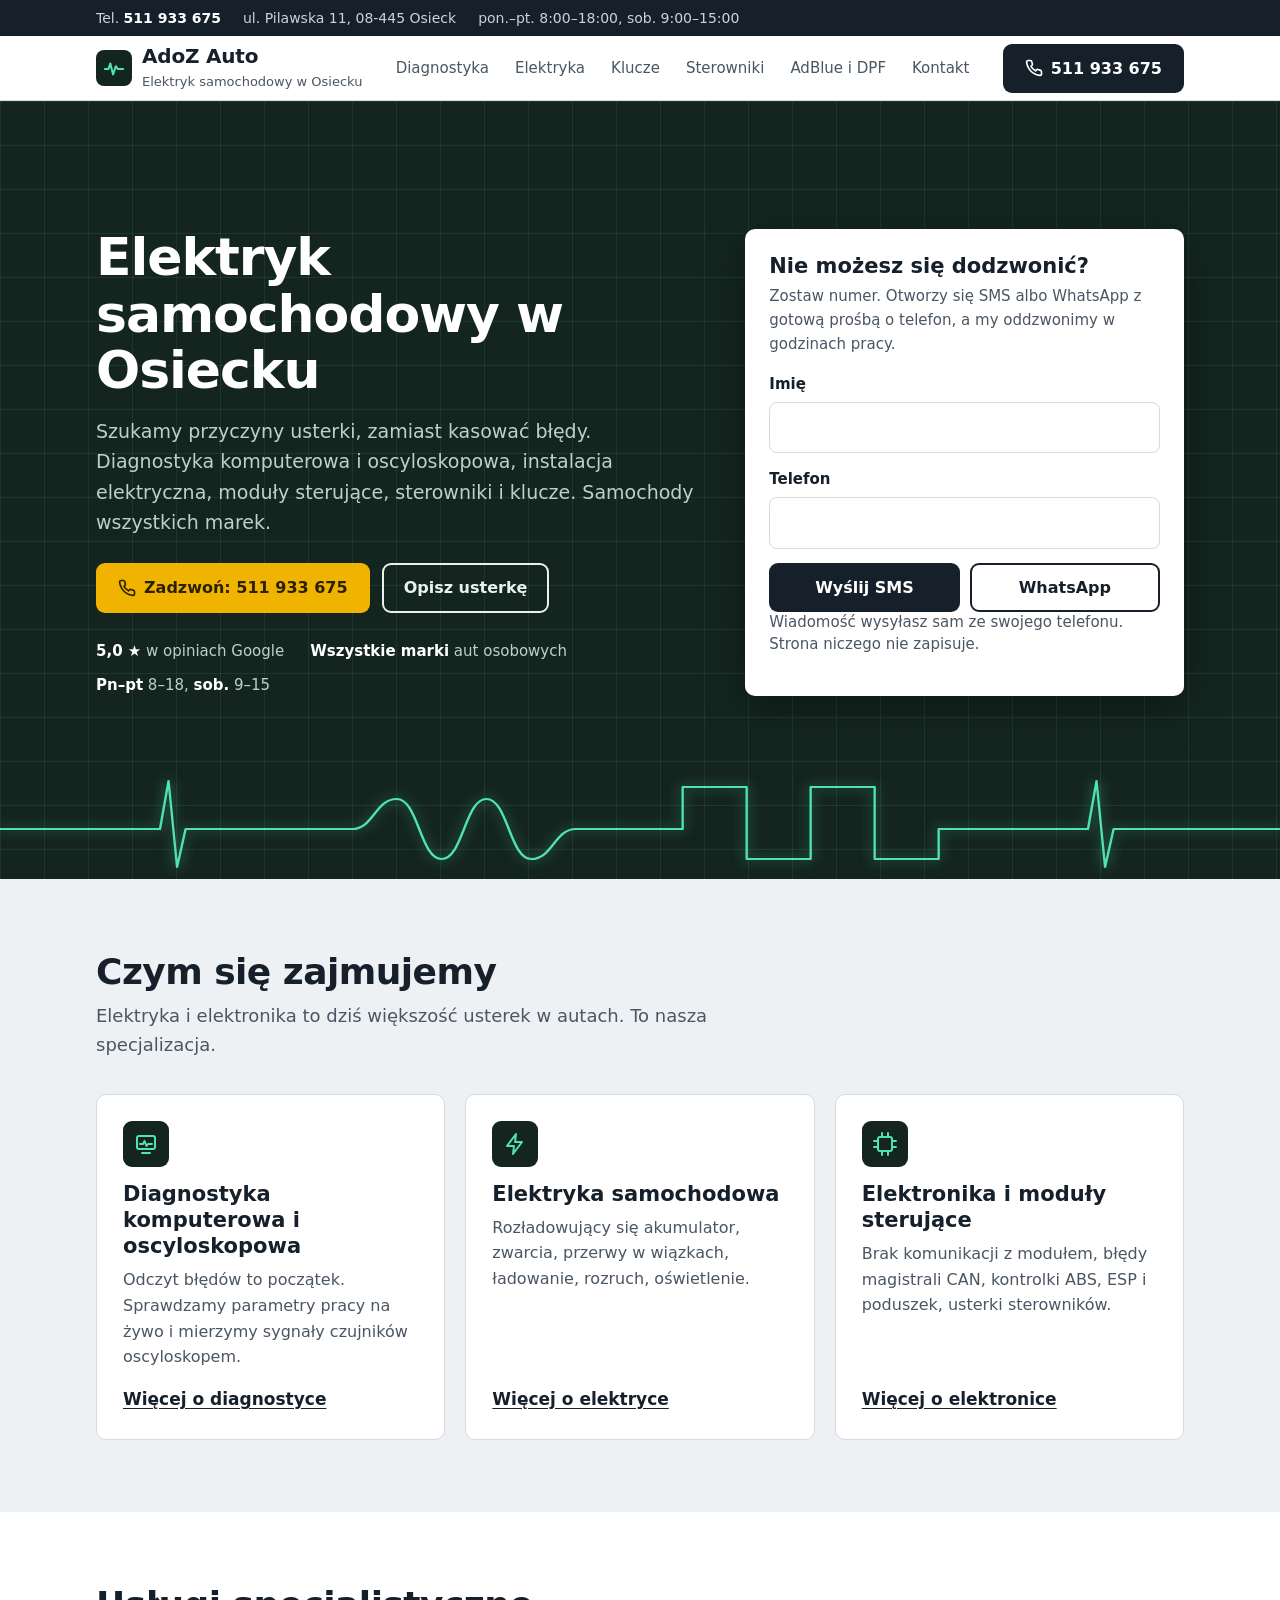
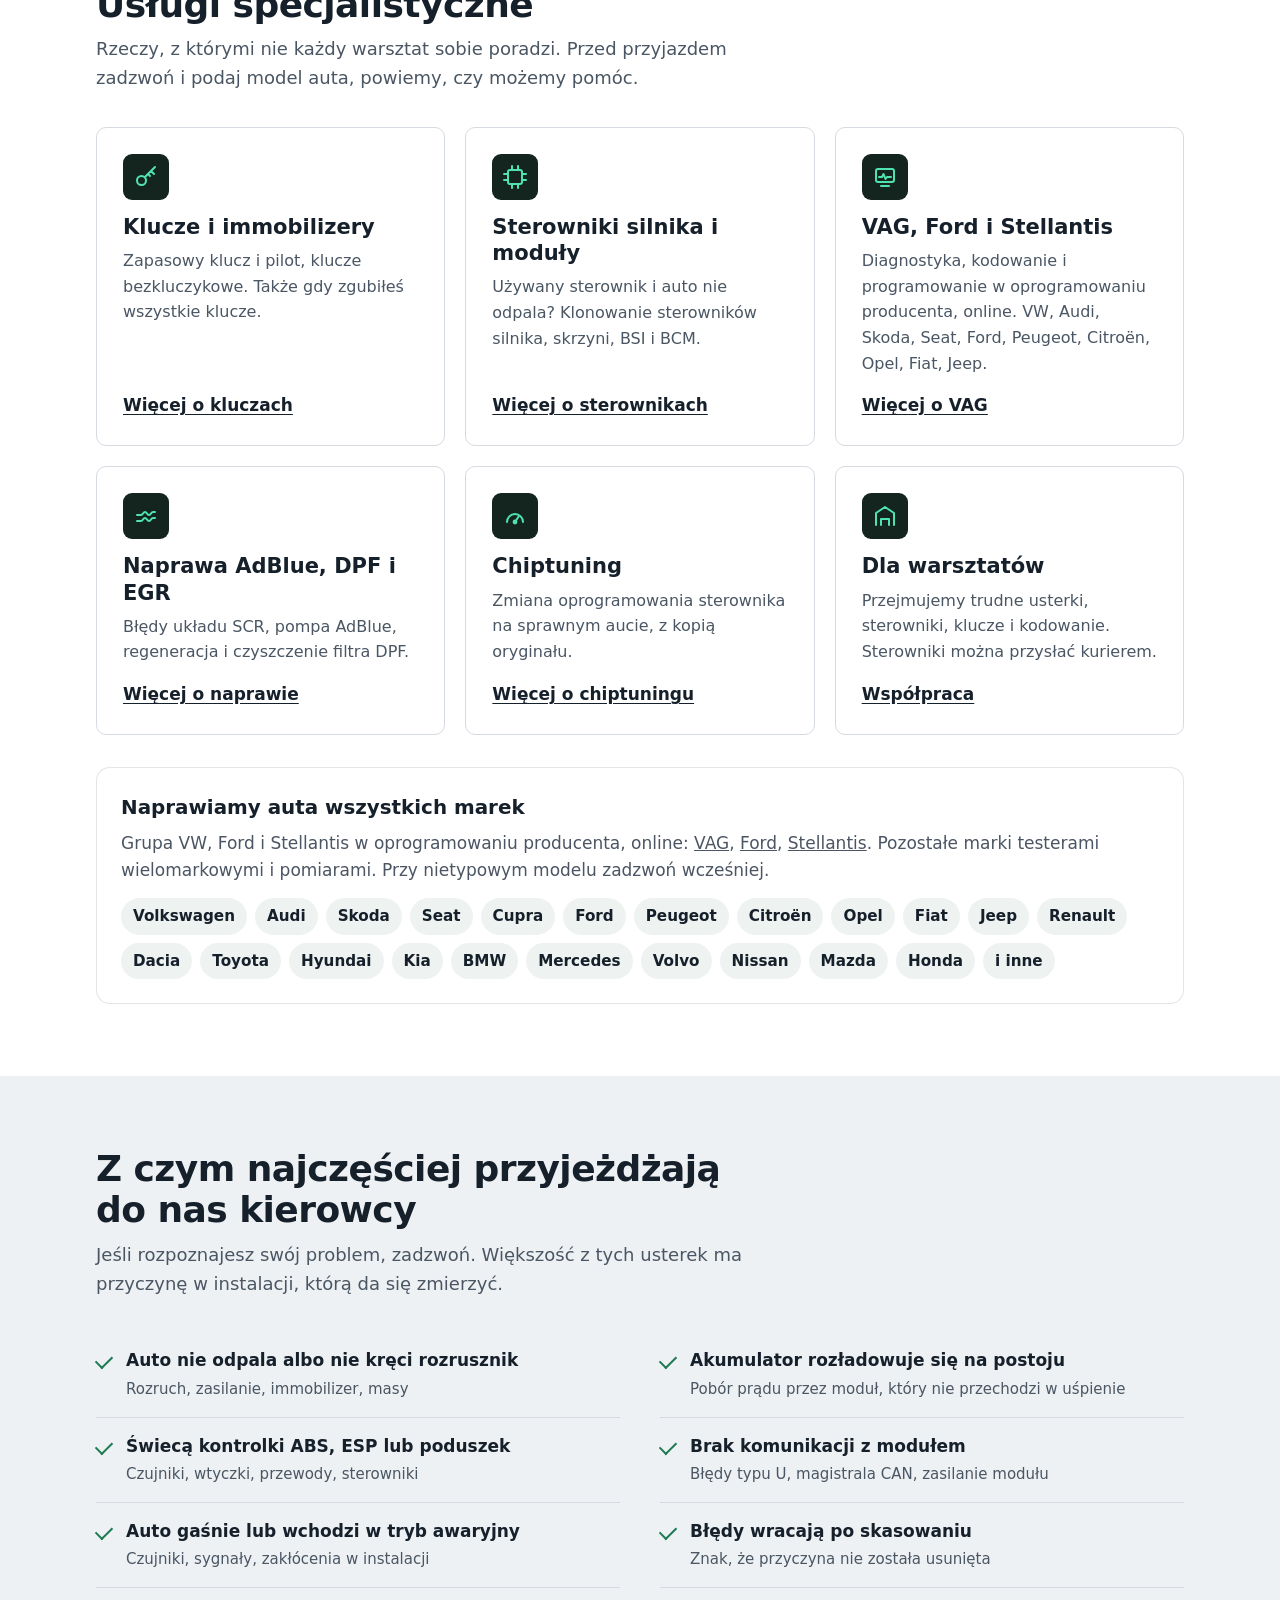
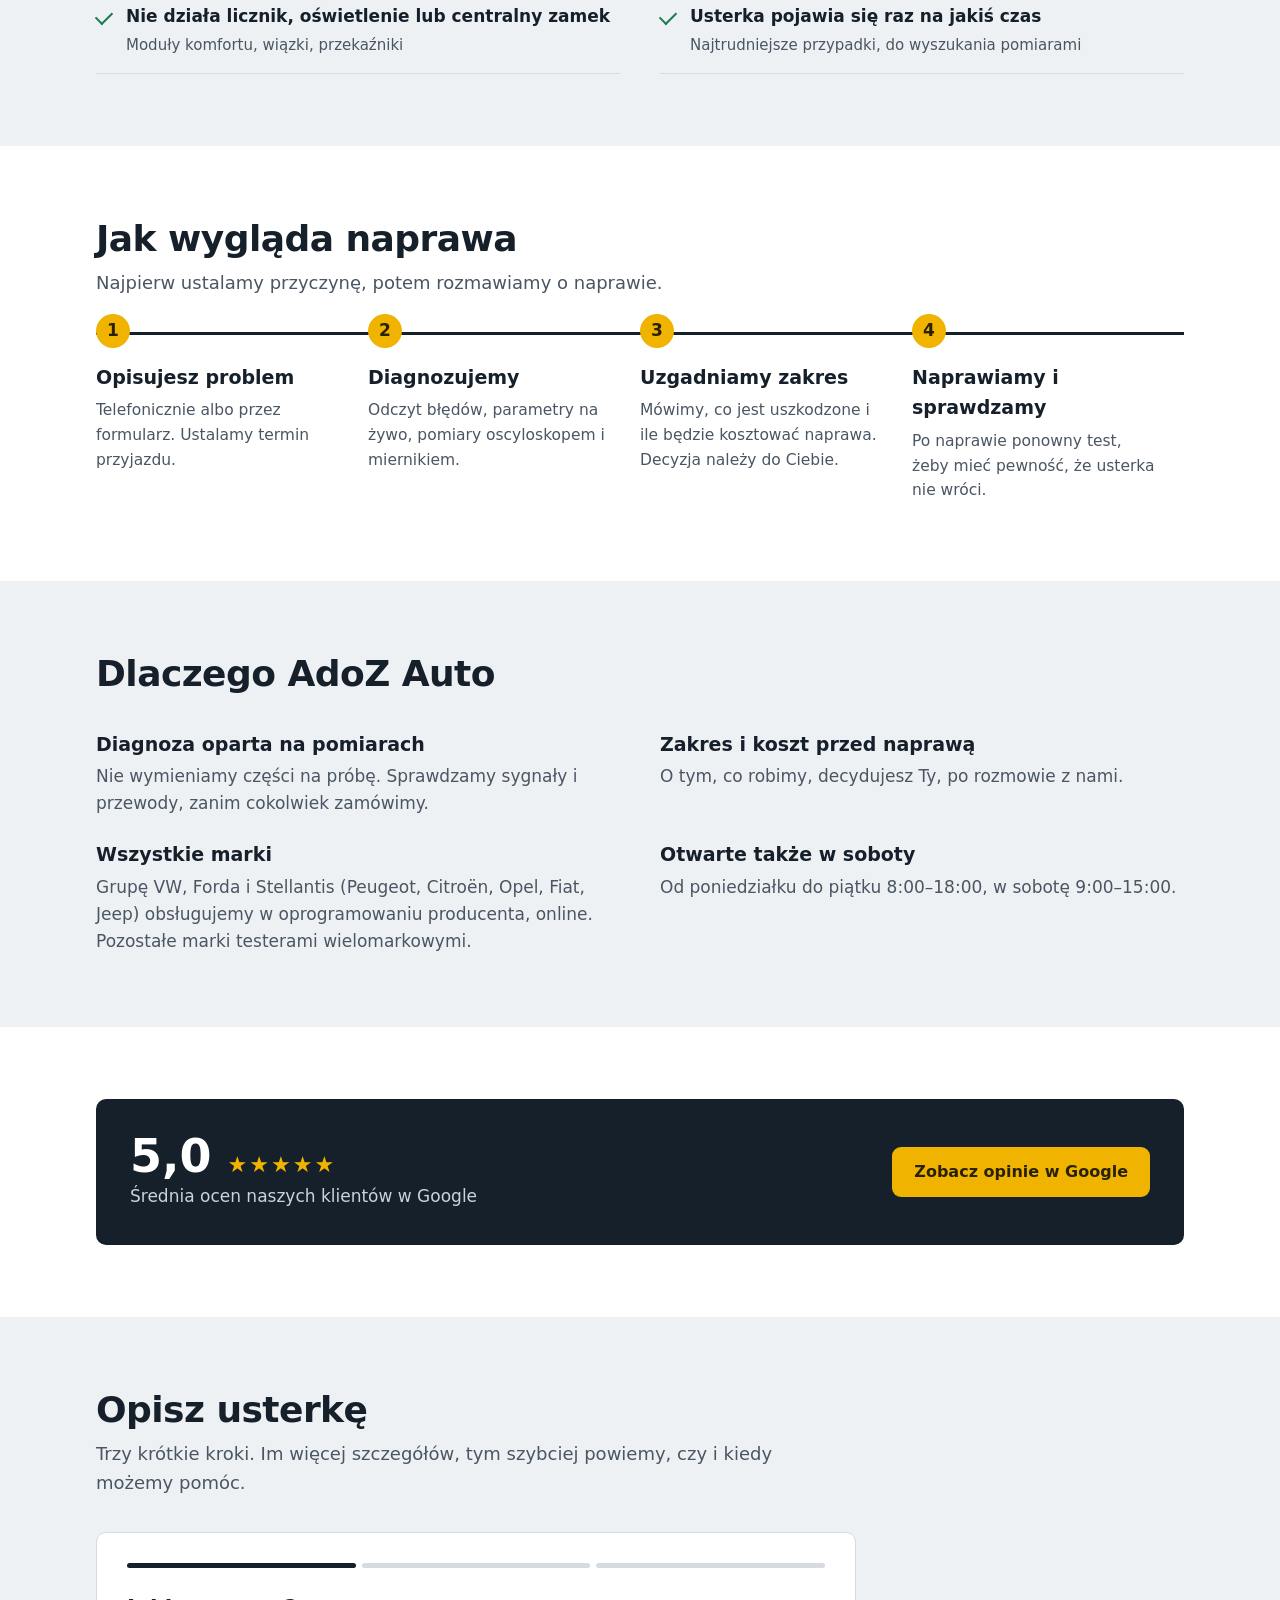
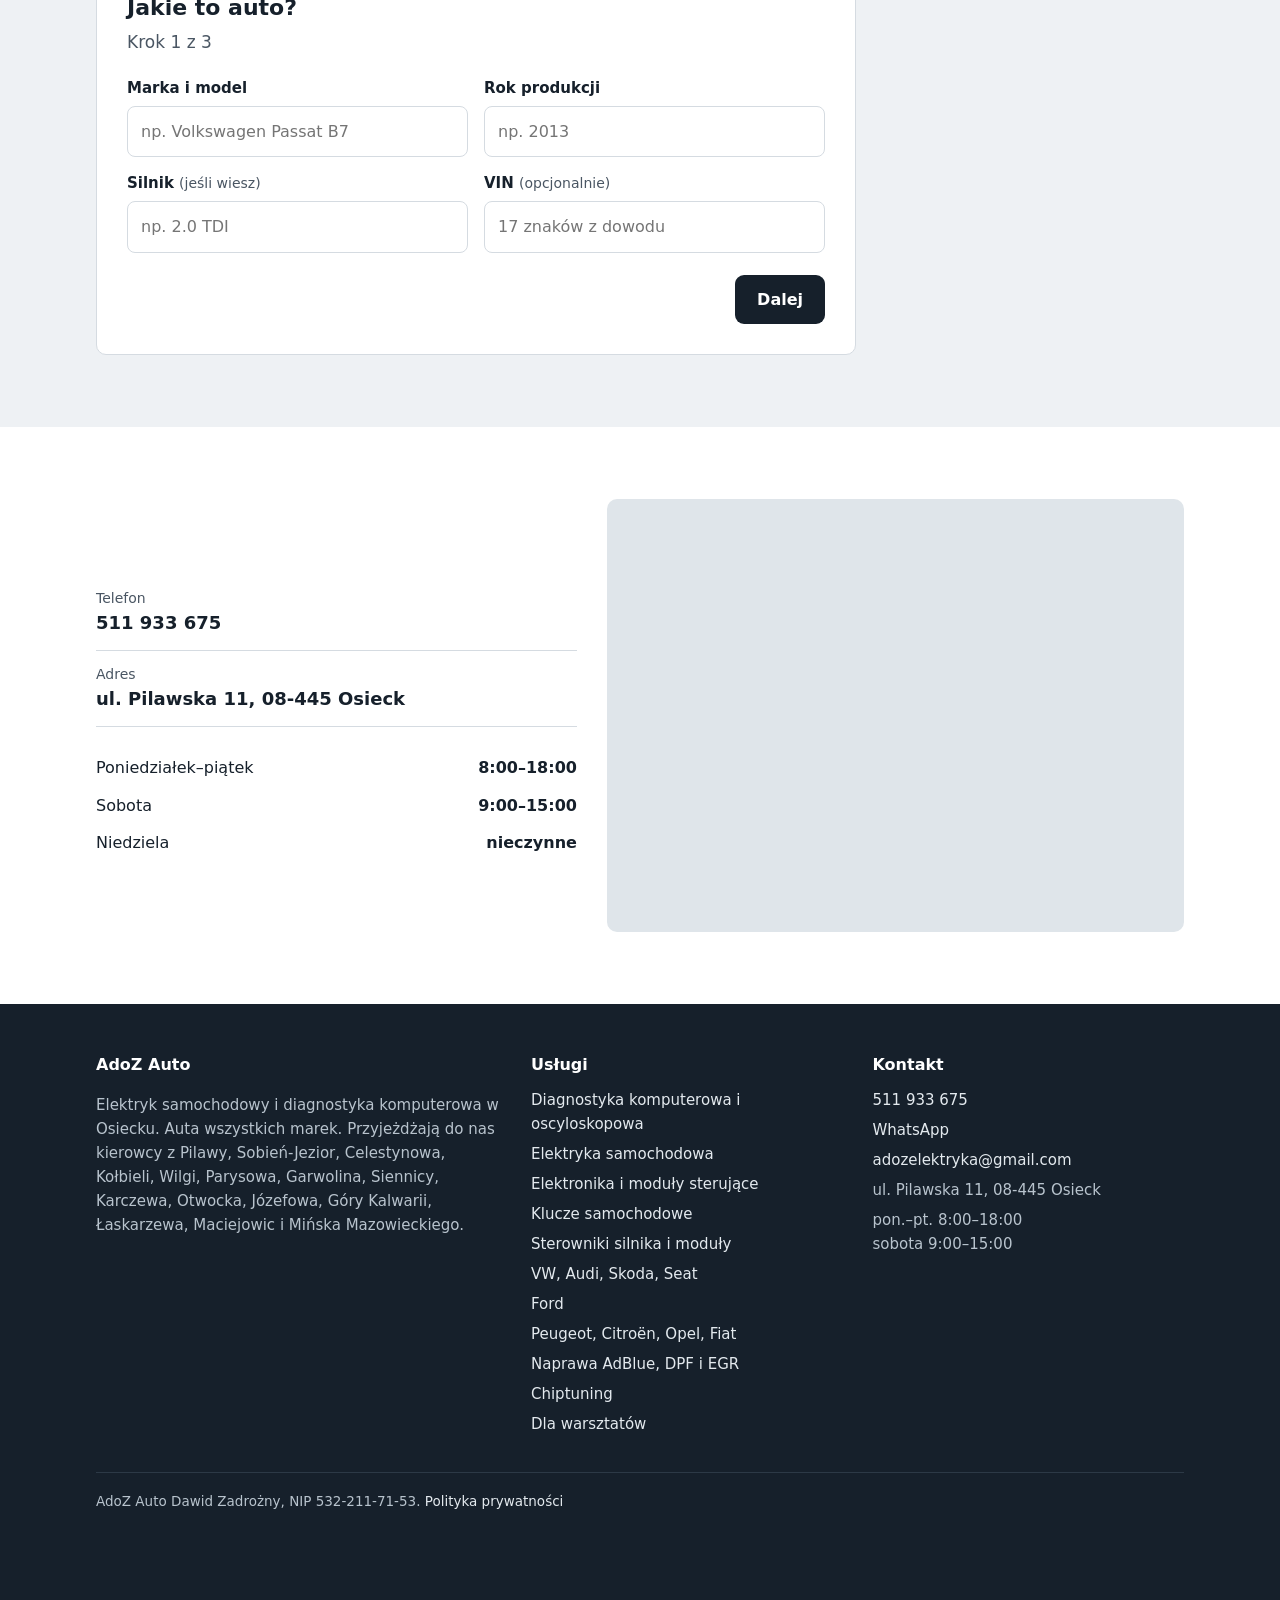
==== commit a0d62c29: "Stellantis w oprogramowaniu producenta: nowa podstrona, karta i opisy marek Co-Authored-By: Claude O" ====
--- a/index.html
+++ b/index.html
@@ -77,12 +77,12 @@
 <div class="services">
 <a class="service" href="klucze-samochodowe.html"><span class="ico"><svg width="24" height="24" viewBox="0 0 24 24" fill="none" stroke="#4fe3b0" stroke-width="2" stroke-linecap="round" stroke-linejoin="round" aria-hidden="true"><circle cx="7.5" cy="15.5" r="4.5"/><path d="M10.7 12.3 21 2M17 6l3 3M14 9l2 2"/></svg></span><h3>Klucze i immobilizery</h3><p>Zapasowy klucz i pilot, klucze bezkluczykowe. Także gdy zgubiłeś wszystkie klucze.</p><span class="more">Więcej o kluczach</span></a>
 <a class="service" href="sterowniki-i-moduly.html"><span class="ico"><svg width="24" height="24" viewBox="0 0 24 24" fill="none" stroke="#4fe3b0" stroke-width="2" stroke-linecap="round" stroke-linejoin="round" aria-hidden="true"><rect x="5" y="5" width="14" height="14" rx="2"/><path d="M9 1v4M15 1v4M9 19v4M15 19v4M1 9h4M1 15h4M19 9h4M19 15h4"/></svg></span><h3>Sterowniki silnika i moduły</h3><p>Używany sterownik i auto nie odpala? Klonowanie sterowników silnika, skrzyni, BSI i BCM.</p><span class="more">Więcej o sterownikach</span></a>
-<a class="service" href="vag-diagnostyka-i-kodowanie.html"><span class="ico"><svg width="24" height="24" viewBox="0 0 24 24" fill="none" stroke="#4fe3b0" stroke-width="2" stroke-linecap="round" stroke-linejoin="round" aria-hidden="true"><rect x="3" y="4" width="18" height="13" rx="2"/><path d="M6 12h3l1.5-3 2 5 1.5-2H18M8 21h8"/></svg></span><h3>VW, Audi, Skoda, Seat i Ford</h3><p>Diagnostyka, kodowanie i programowanie w oprogramowaniu producenta, online.</p><span class="more">Więcej o VAG</span></a>
+<a class="service" href="vag-diagnostyka-i-kodowanie.html"><span class="ico"><svg width="24" height="24" viewBox="0 0 24 24" fill="none" stroke="#4fe3b0" stroke-width="2" stroke-linecap="round" stroke-linejoin="round" aria-hidden="true"><rect x="3" y="4" width="18" height="13" rx="2"/><path d="M6 12h3l1.5-3 2 5 1.5-2H18M8 21h8"/></svg></span><h3>VAG, Ford i Stellantis</h3><p>Diagnostyka, kodowanie i programowanie w oprogramowaniu producenta, online. VW, Audi, Skoda, Seat, Ford, Peugeot, Citroën, Opel, Fiat, Jeep.</p><span class="more">Więcej o VAG</span></a>
 <a class="service" href="naprawa-adblue-dpf-egr.html"><span class="ico"><svg width="24" height="24" viewBox="0 0 24 24" fill="none" stroke="#4fe3b0" stroke-width="2" stroke-linecap="round" stroke-linejoin="round" aria-hidden="true"><path d="M3 17h4c2 0 2-3 4-3s2 3 4 3 2-3 4-3h2M3 11h4c2 0 2-3 4-3s2 3 4 3 2-3 4-3h2"/></svg></span><h3>Naprawa AdBlue, DPF i EGR</h3><p>Błędy układu SCR, pompa AdBlue, regeneracja i czyszczenie filtra DPF.</p><span class="more">Więcej o naprawie</span></a>
 <a class="service" href="chiptuning.html"><span class="ico"><svg width="24" height="24" viewBox="0 0 24 24" fill="none" stroke="#4fe3b0" stroke-width="2" stroke-linecap="round" stroke-linejoin="round" aria-hidden="true"><path d="M4 18a8 8 0 1 1 16 0"/><path d="M12 18l4-6"/><circle cx="12" cy="18" r="1.4"/></svg></span><h3>Chiptuning</h3><p>Zmiana oprogramowania sterownika na sprawnym aucie, z kopią oryginału.</p><span class="more">Więcej o chiptuningu</span></a>
 <a class="service" href="dla-warsztatow.html"><span class="ico"><svg width="24" height="24" viewBox="0 0 24 24" fill="none" stroke="#4fe3b0" stroke-width="2" stroke-linecap="round" stroke-linejoin="round" aria-hidden="true"><path d="M3 21V9l9-6 9 6v12M8 21v-6h8v6"/></svg></span><h3>Dla warsztatów</h3><p>Przejmujemy trudne usterki, sterowniki, klucze i kodowanie. Sterowniki można przysłać kurierem.</p><span class="more">Współpraca</span></a>
 </div>
-<div class="brands-box"><h3>Naprawiamy auta wszystkich marek</h3><p>Grupa VW i Ford w oprogramowaniu producenta, online. Stellantis i pozostałe marki testerami wielomarkowymi i pomiarami. Przy nietypowym modelu zadzwoń wcześniej.</p>
+<div class="brands-box"><h3>Naprawiamy auta wszystkich marek</h3><p>Grupa VW, Ford i Stellantis w oprogramowaniu producenta, online: <a href="vag-diagnostyka-i-kodowanie.html">VAG</a>, <a href="ford-diagnostyka-i-programowanie.html">Ford</a>, <a href="stellantis-diagnostyka-i-programowanie.html">Stellantis</a>. Pozostałe marki testerami wielomarkowymi i pomiarami. Przy nietypowym modelu zadzwoń wcześniej.</p>
 <ul class="brands"><li>Volkswagen</li><li>Audi</li><li>Skoda</li><li>Seat</li><li>Cupra</li><li>Ford</li><li>Peugeot</li><li>Citroën</li><li>Opel</li><li>Fiat</li><li>Jeep</li><li>Renault</li><li>Dacia</li><li>Toyota</li><li>Hyundai</li><li>Kia</li><li>BMW</li><li>Mercedes</li><li>Volvo</li><li>Nissan</li><li>Mazda</li><li>Honda</li><li>i inne</li></ul></div>
 </div></section>
 <section><div class="wrap">
@@ -114,7 +114,7 @@
 <div class="reasons">
 <div><h3>Diagnoza oparta na pomiarach</h3><p>Nie wymieniamy części na próbę. Sprawdzamy sygnały i przewody, zanim cokolwiek zamówimy.</p></div>
 <div><h3>Zakres i koszt przed naprawą</h3><p>O tym, co robimy, decydujesz Ty, po rozmowie z nami.</p></div>
-<div><h3>Wszystkie marki</h3><p>Grupa VW, Ford, Stellantis i pozostałe marki. VW, Audi, Skodę, Seata i Forda obsługujemy w oprogramowaniu producenta, online.</p></div>
+<div><h3>Wszystkie marki</h3><p>Grupę VW, Forda i Stellantis (Peugeot, Citroën, Opel, Fiat, Jeep) obsługujemy w oprogramowaniu producenta, online. Pozostałe marki testerami wielomarkowymi.</p></div>
 <div><h3>Otwarte także w soboty</h3><p>Od poniedziałku do piątku 8:00–18:00, w sobotę 9:00–15:00.</p></div>
 </div>
 </div></section>
@@ -206,6 +206,7 @@
 <li><a href="sterowniki-i-moduly.html">Sterowniki silnika i moduły</a></li>
 <li><a href="vag-diagnostyka-i-kodowanie.html">VW, Audi, Skoda, Seat</a></li>
 <li><a href="ford-diagnostyka-i-programowanie.html">Ford</a></li>
+<li><a href="stellantis-diagnostyka-i-programowanie.html">Peugeot, Citroën, Opel, Fiat</a></li>
 <li><a href="naprawa-adblue-dpf-egr.html">Naprawa AdBlue, DPF i EGR</a></li>
 <li><a href="chiptuning.html">Chiptuning</a></li>
 <li><a href="dla-warsztatow.html">Dla warsztatów</a></li>
